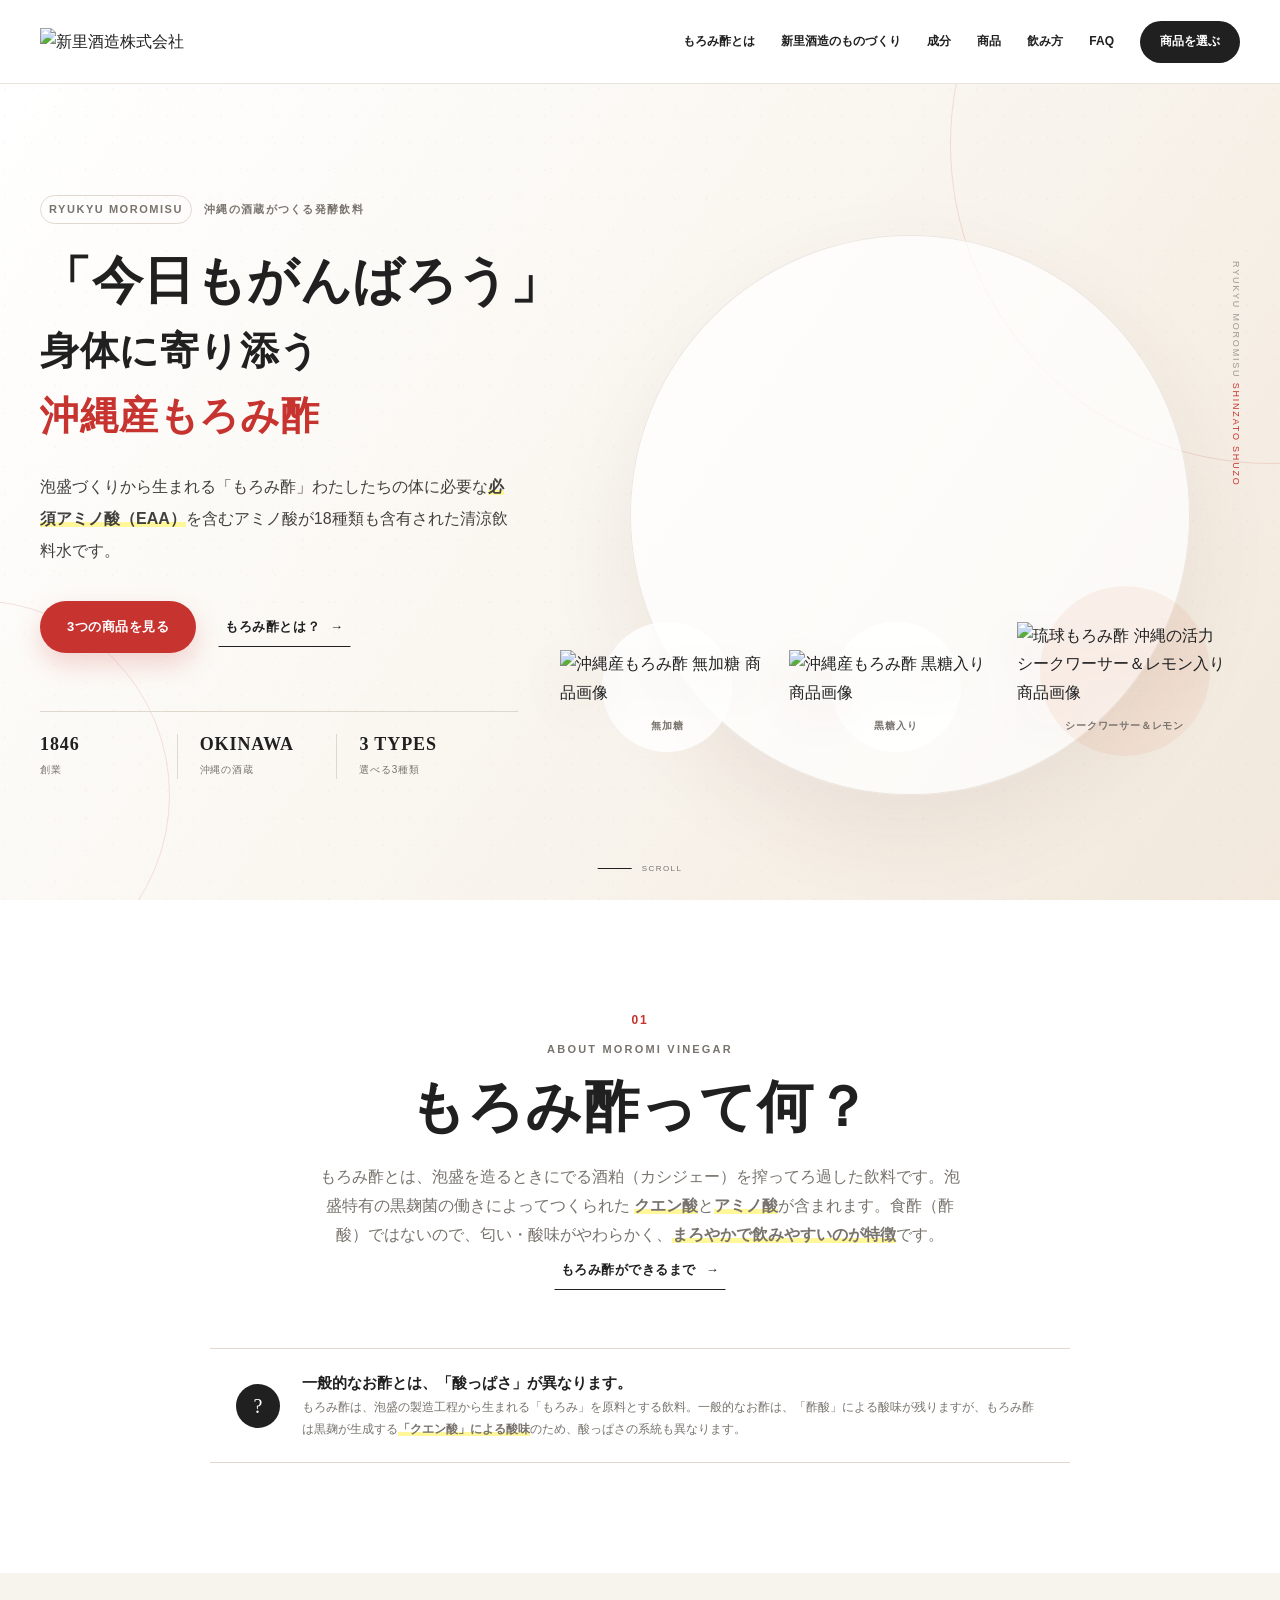
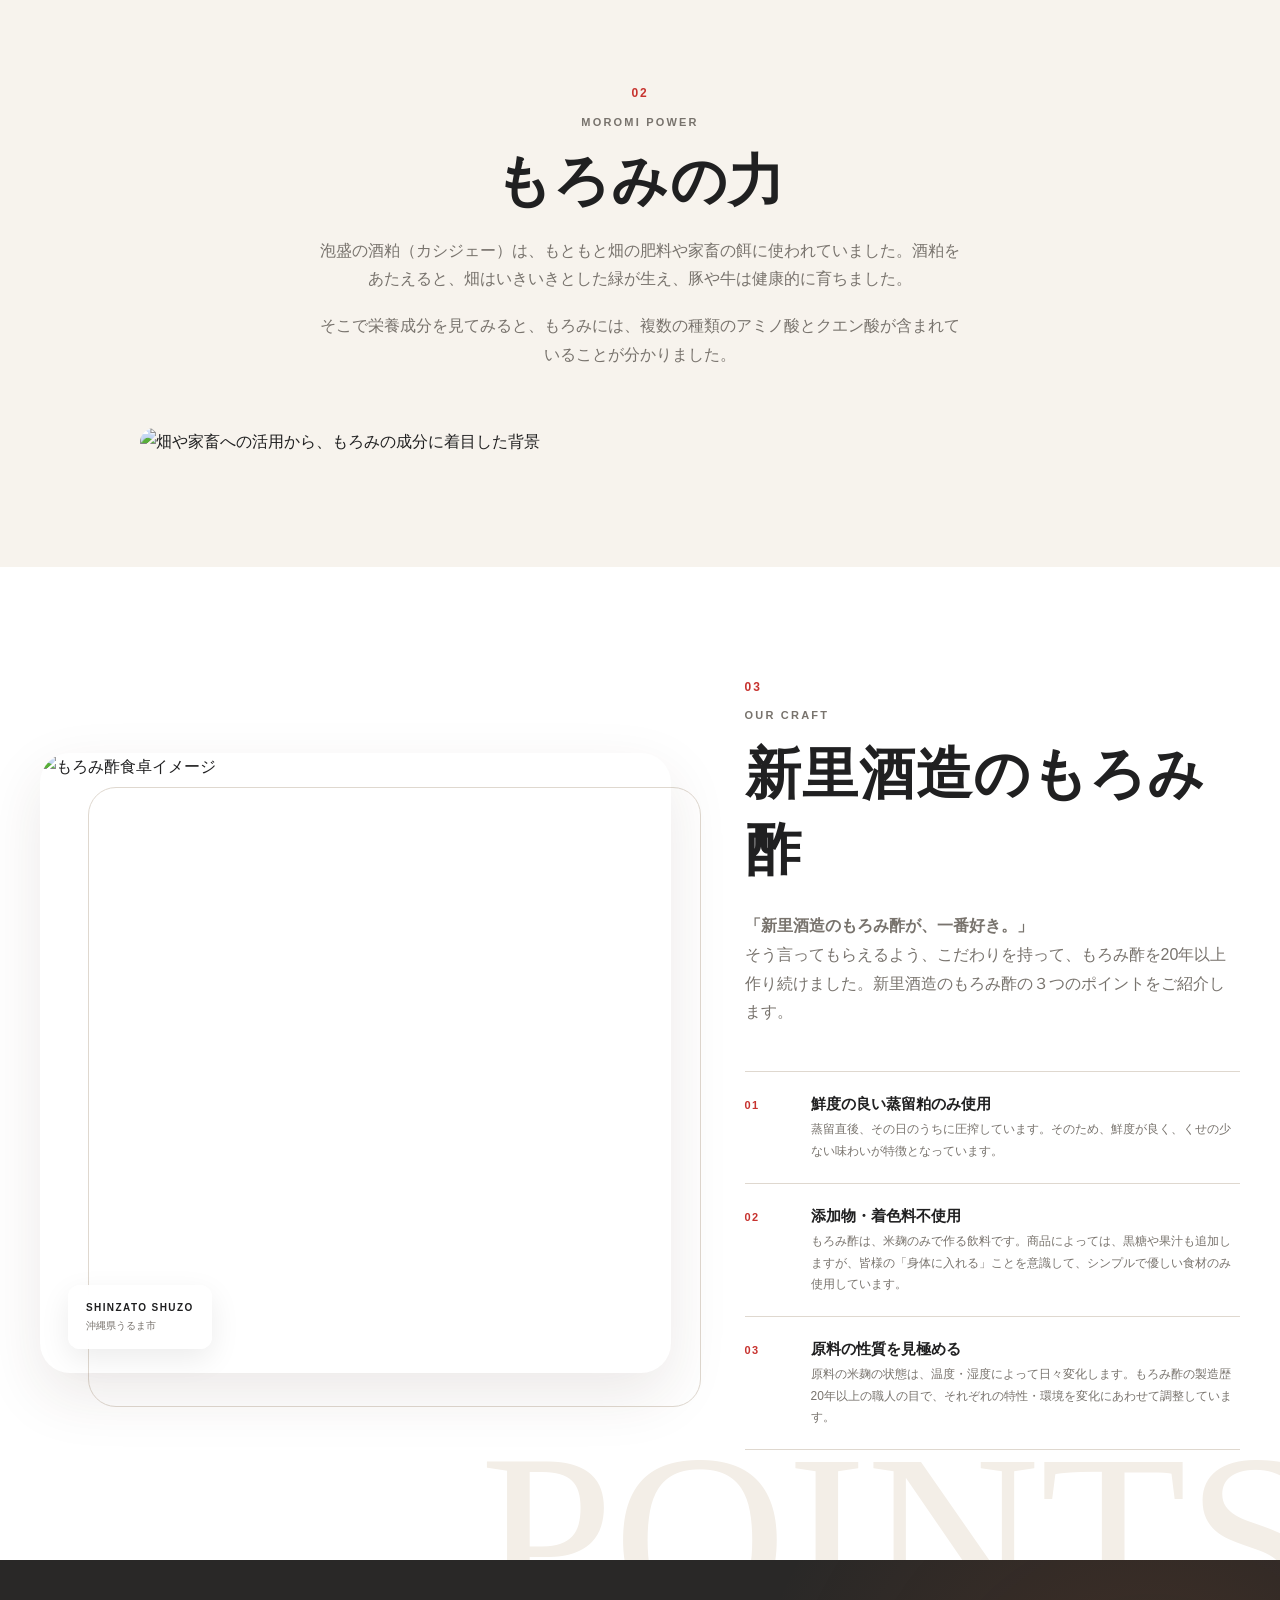
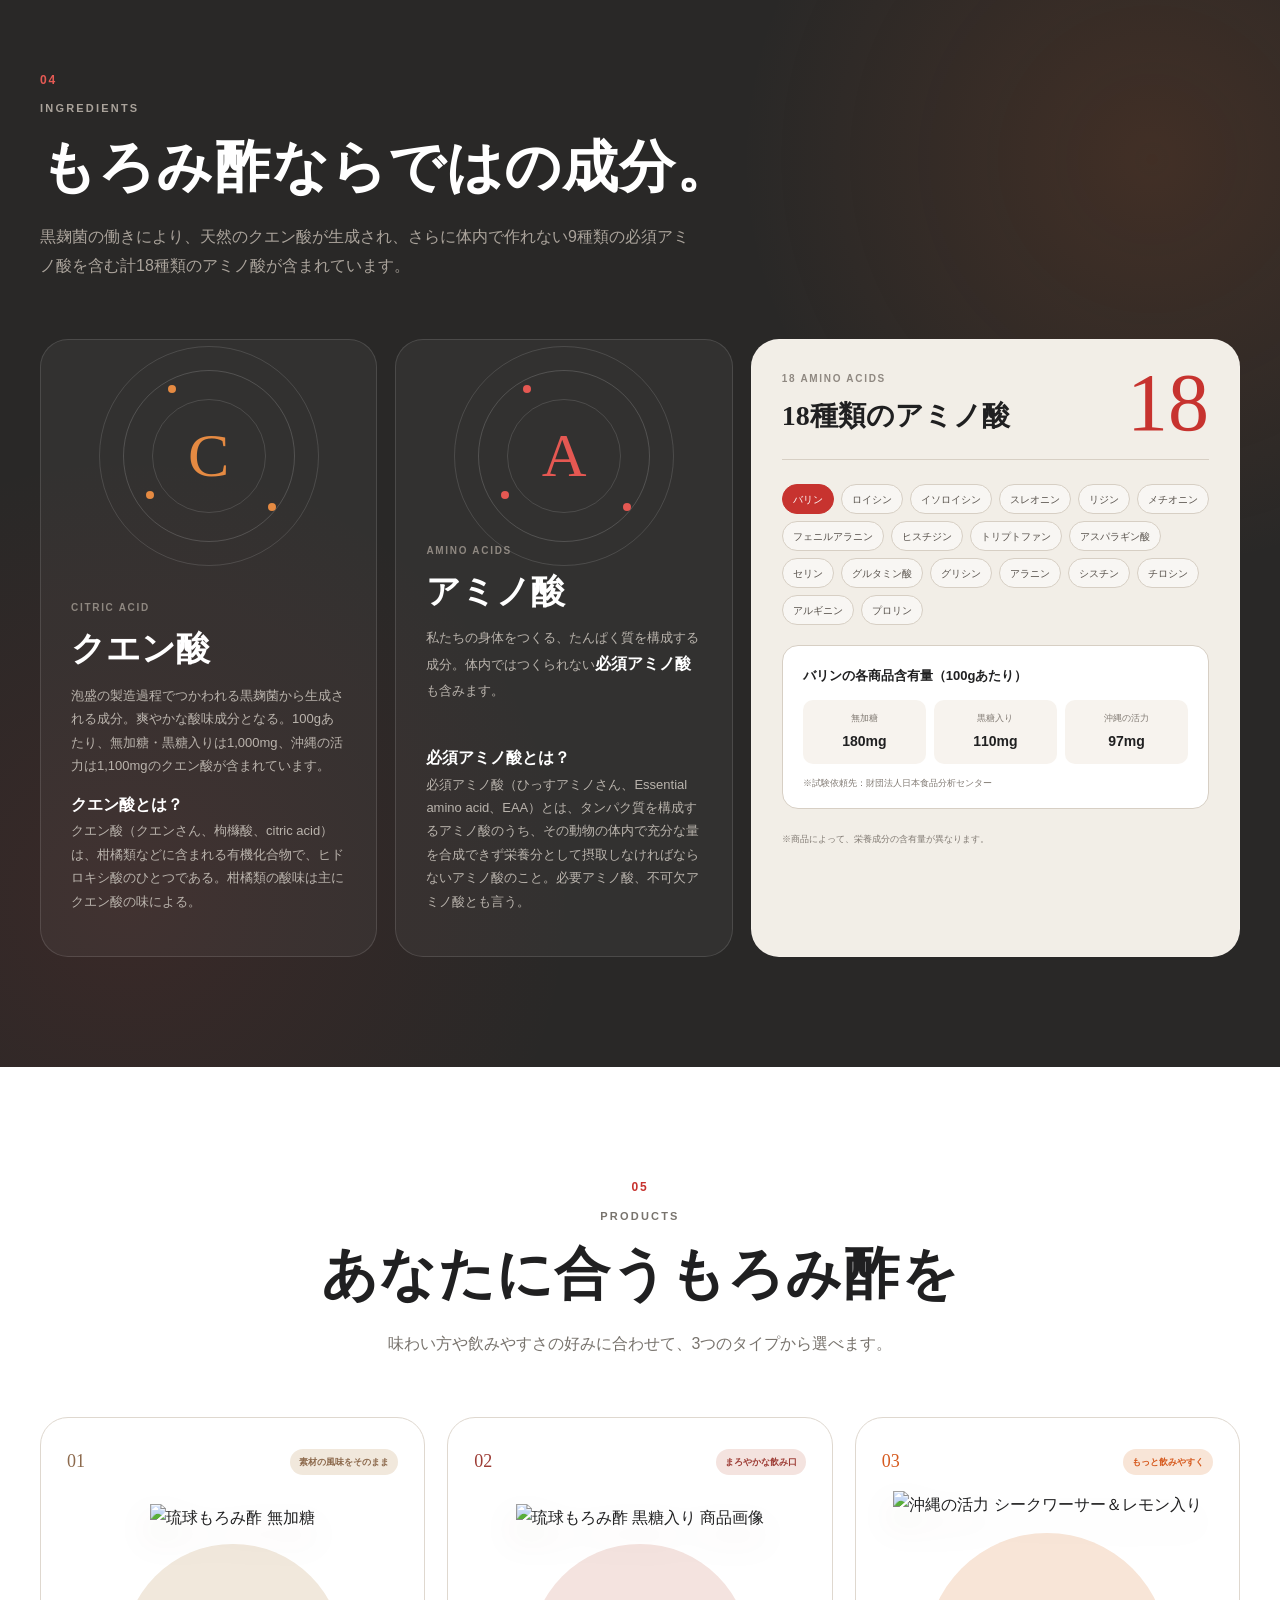
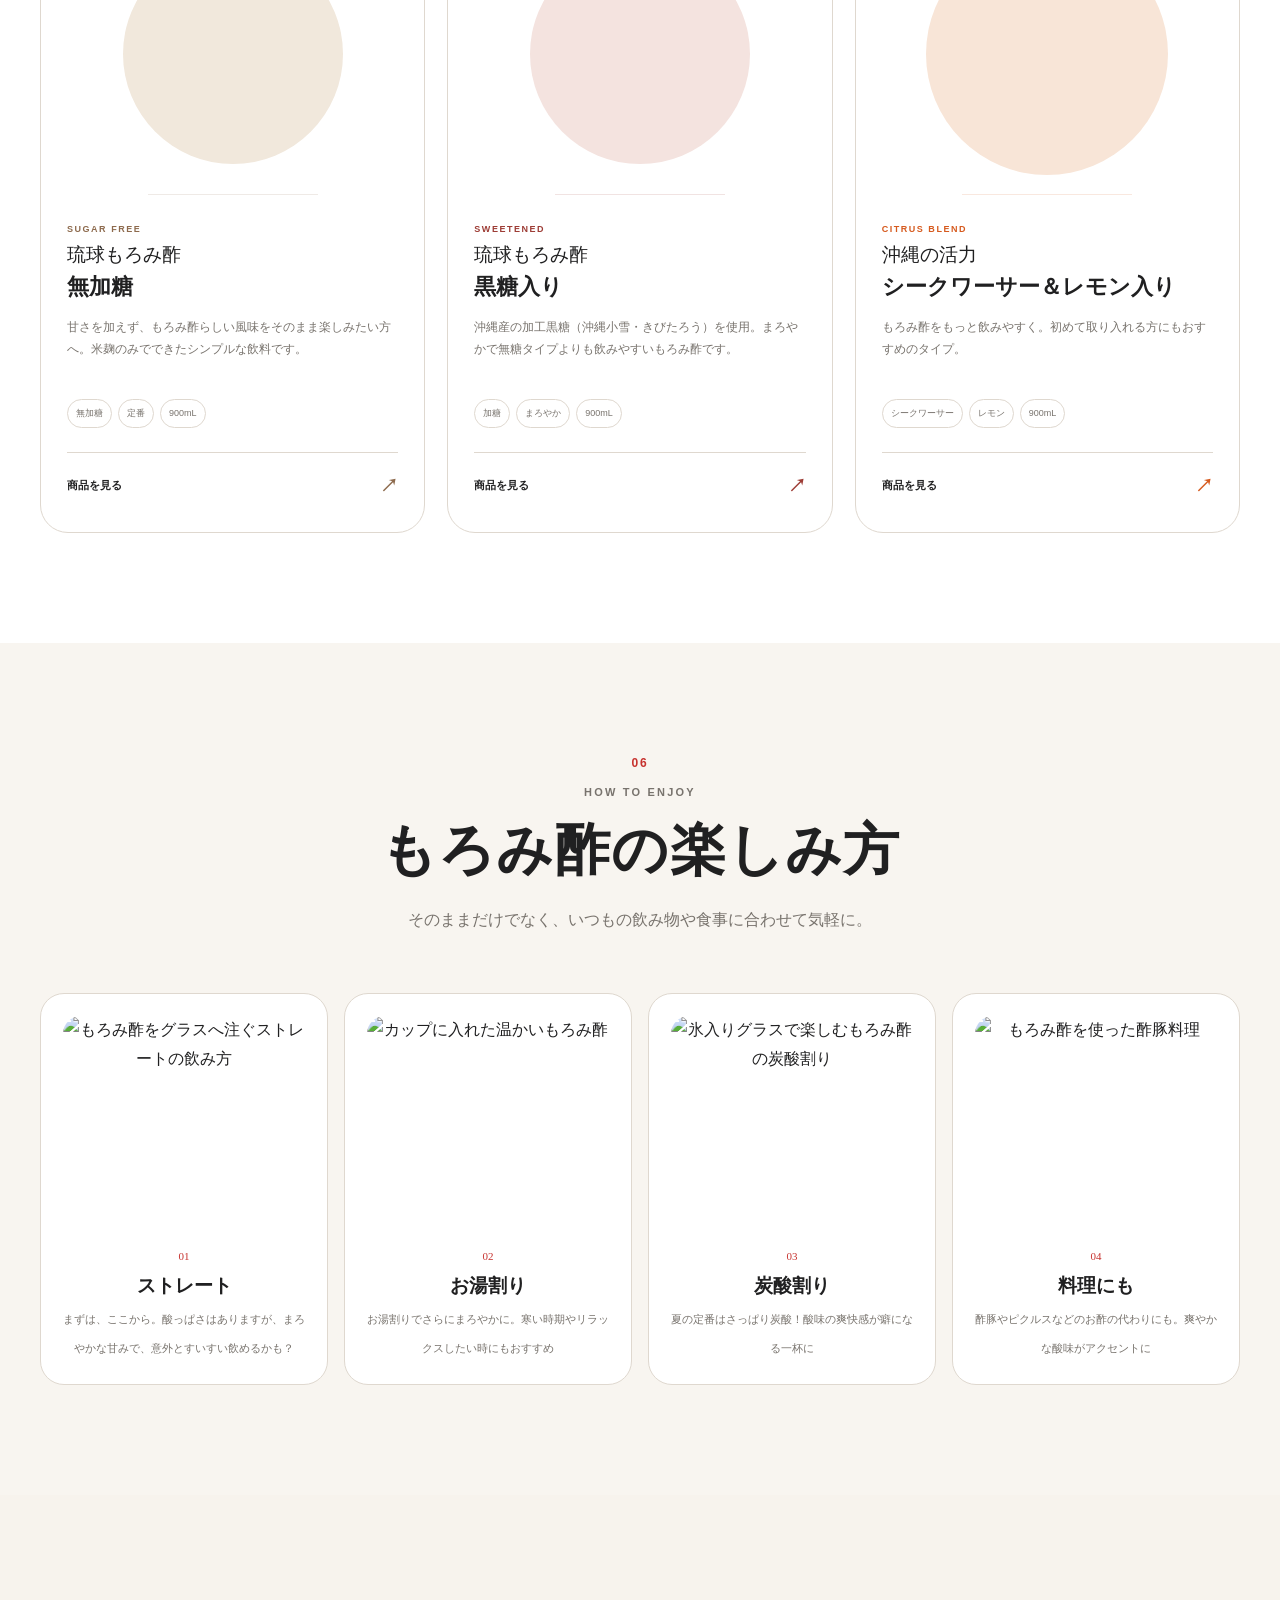
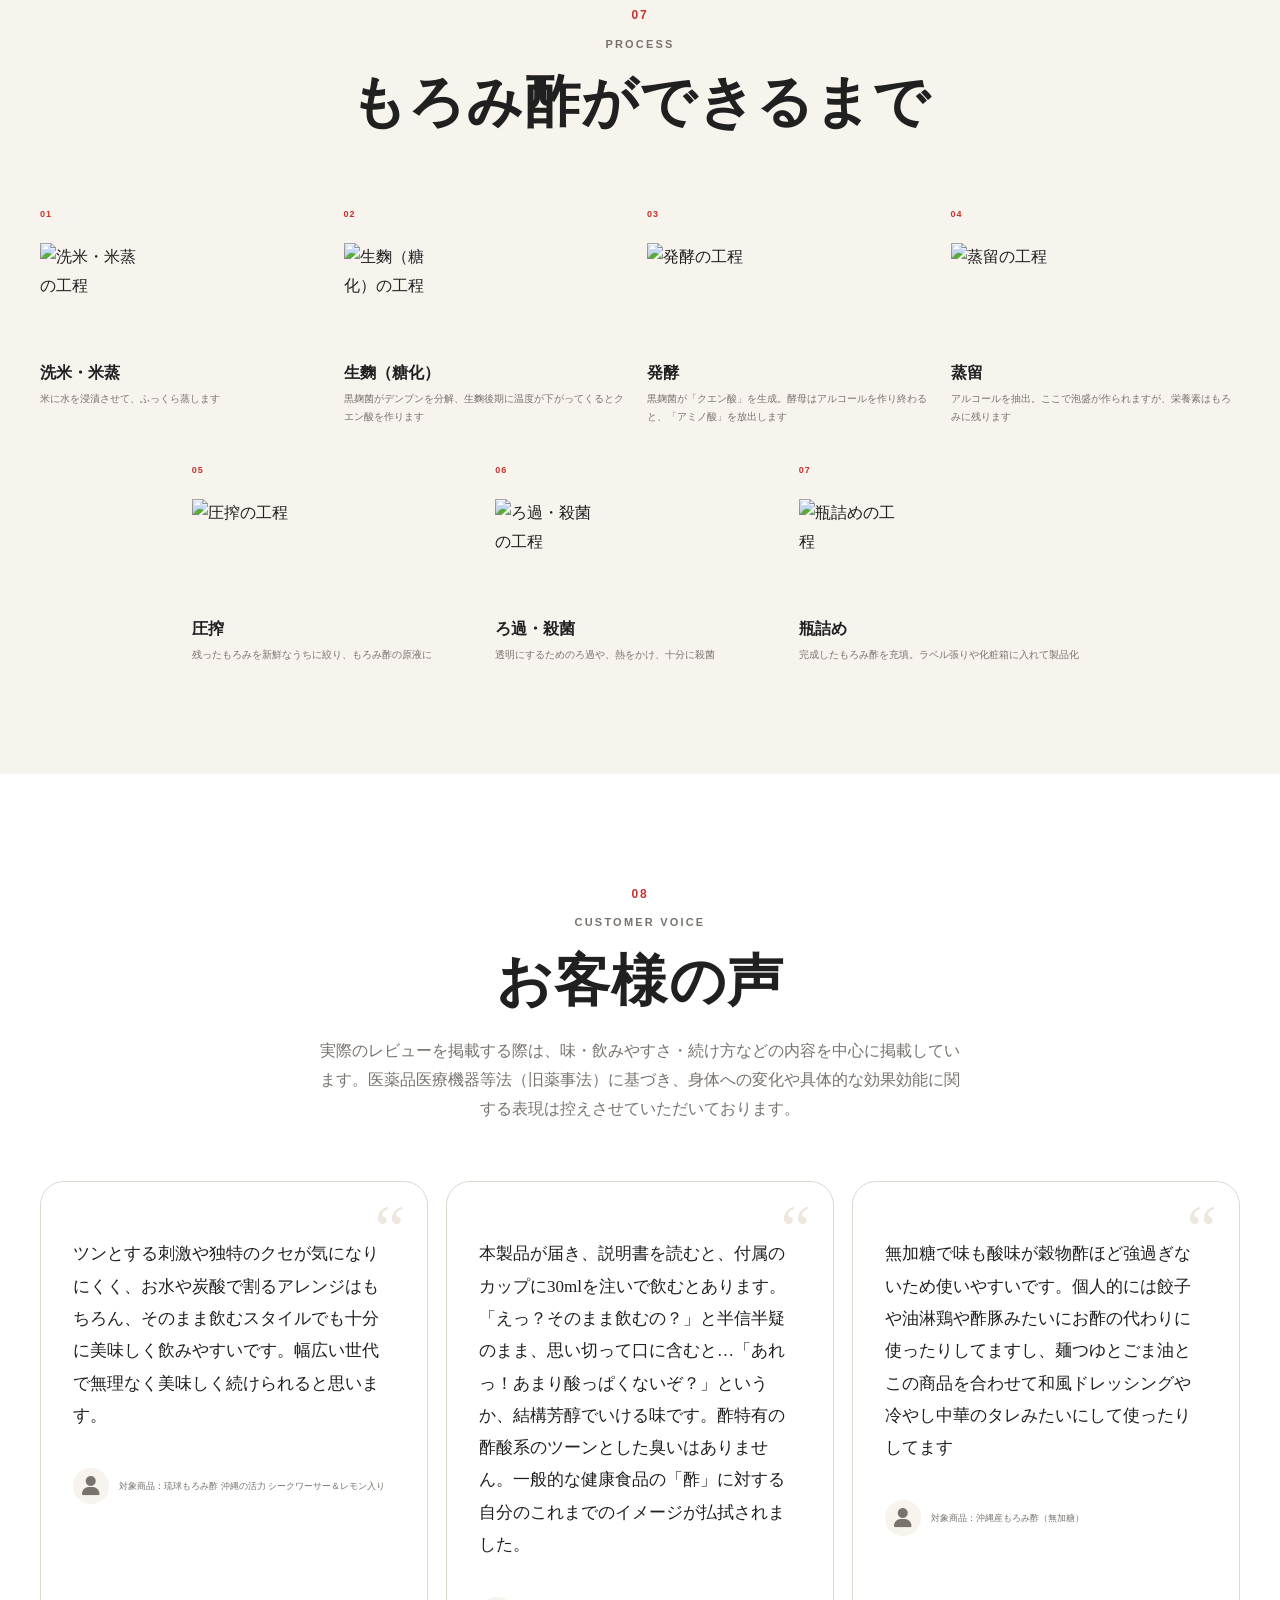
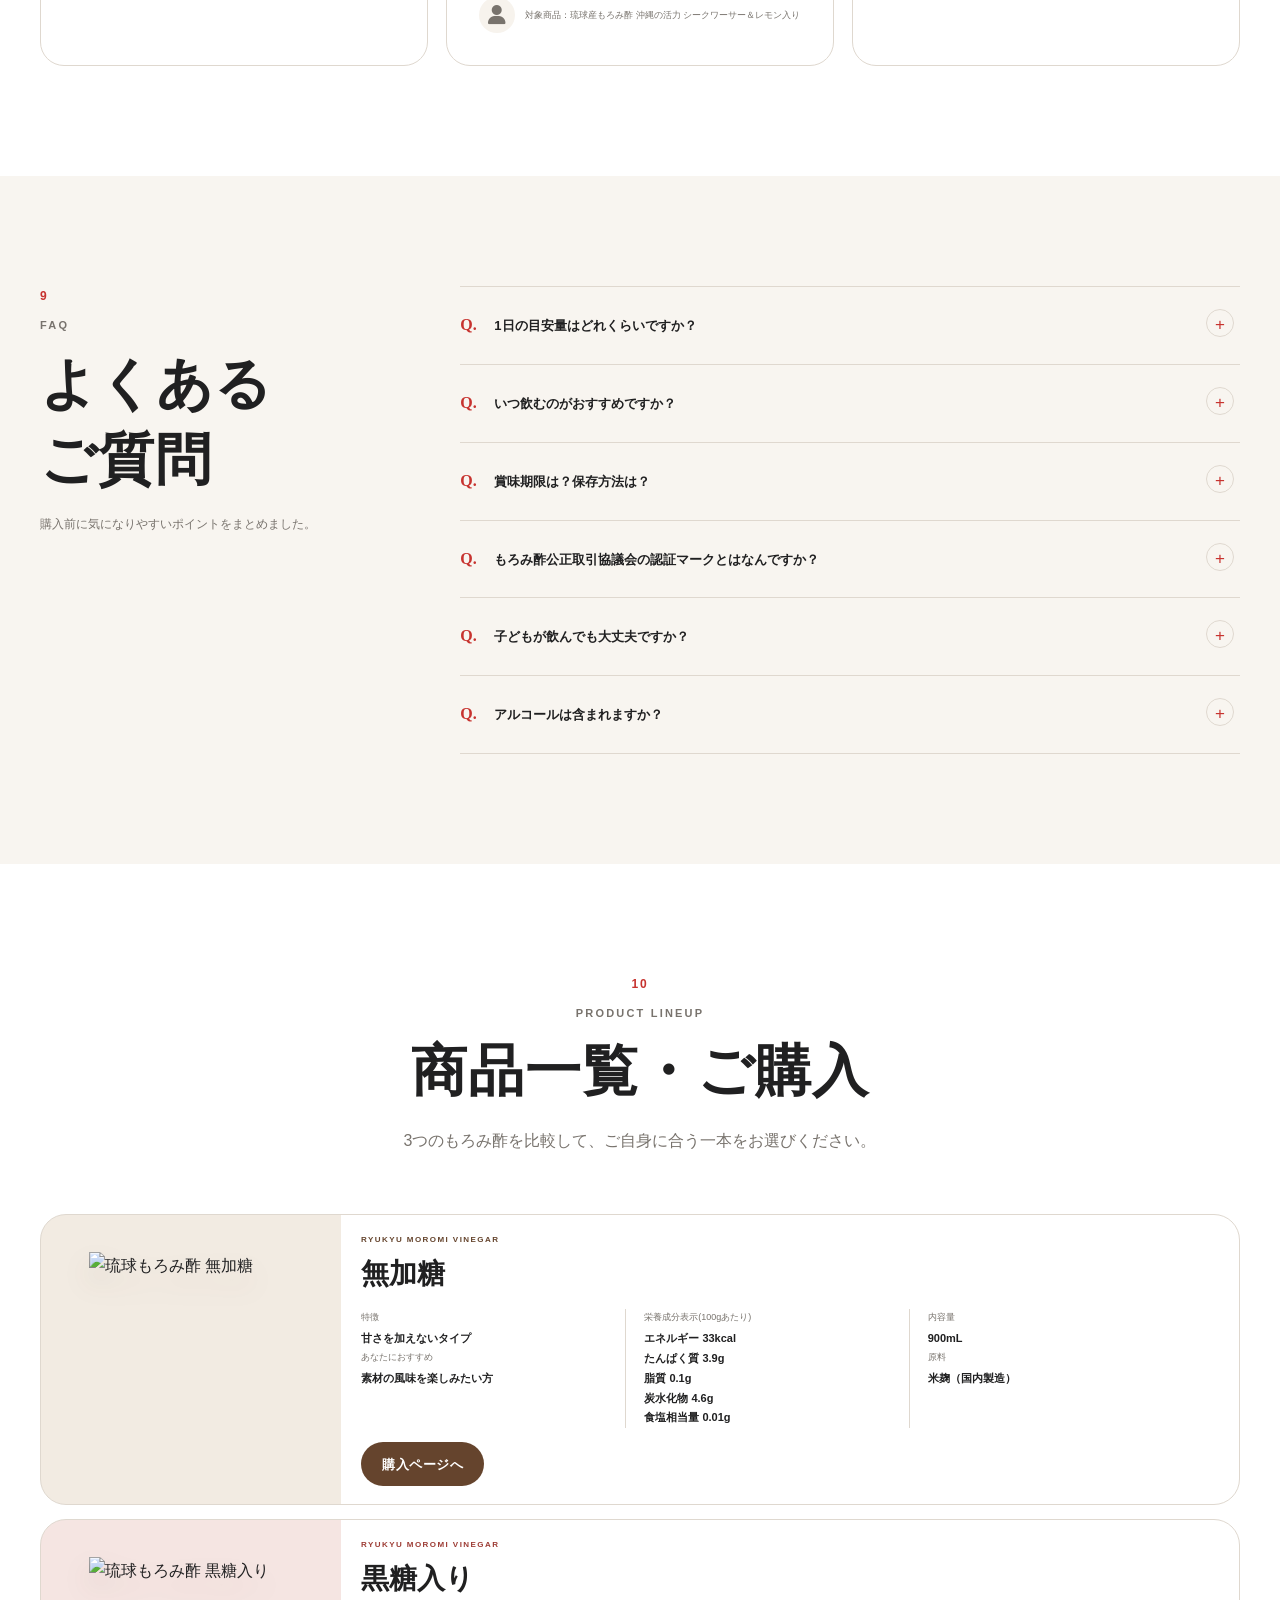
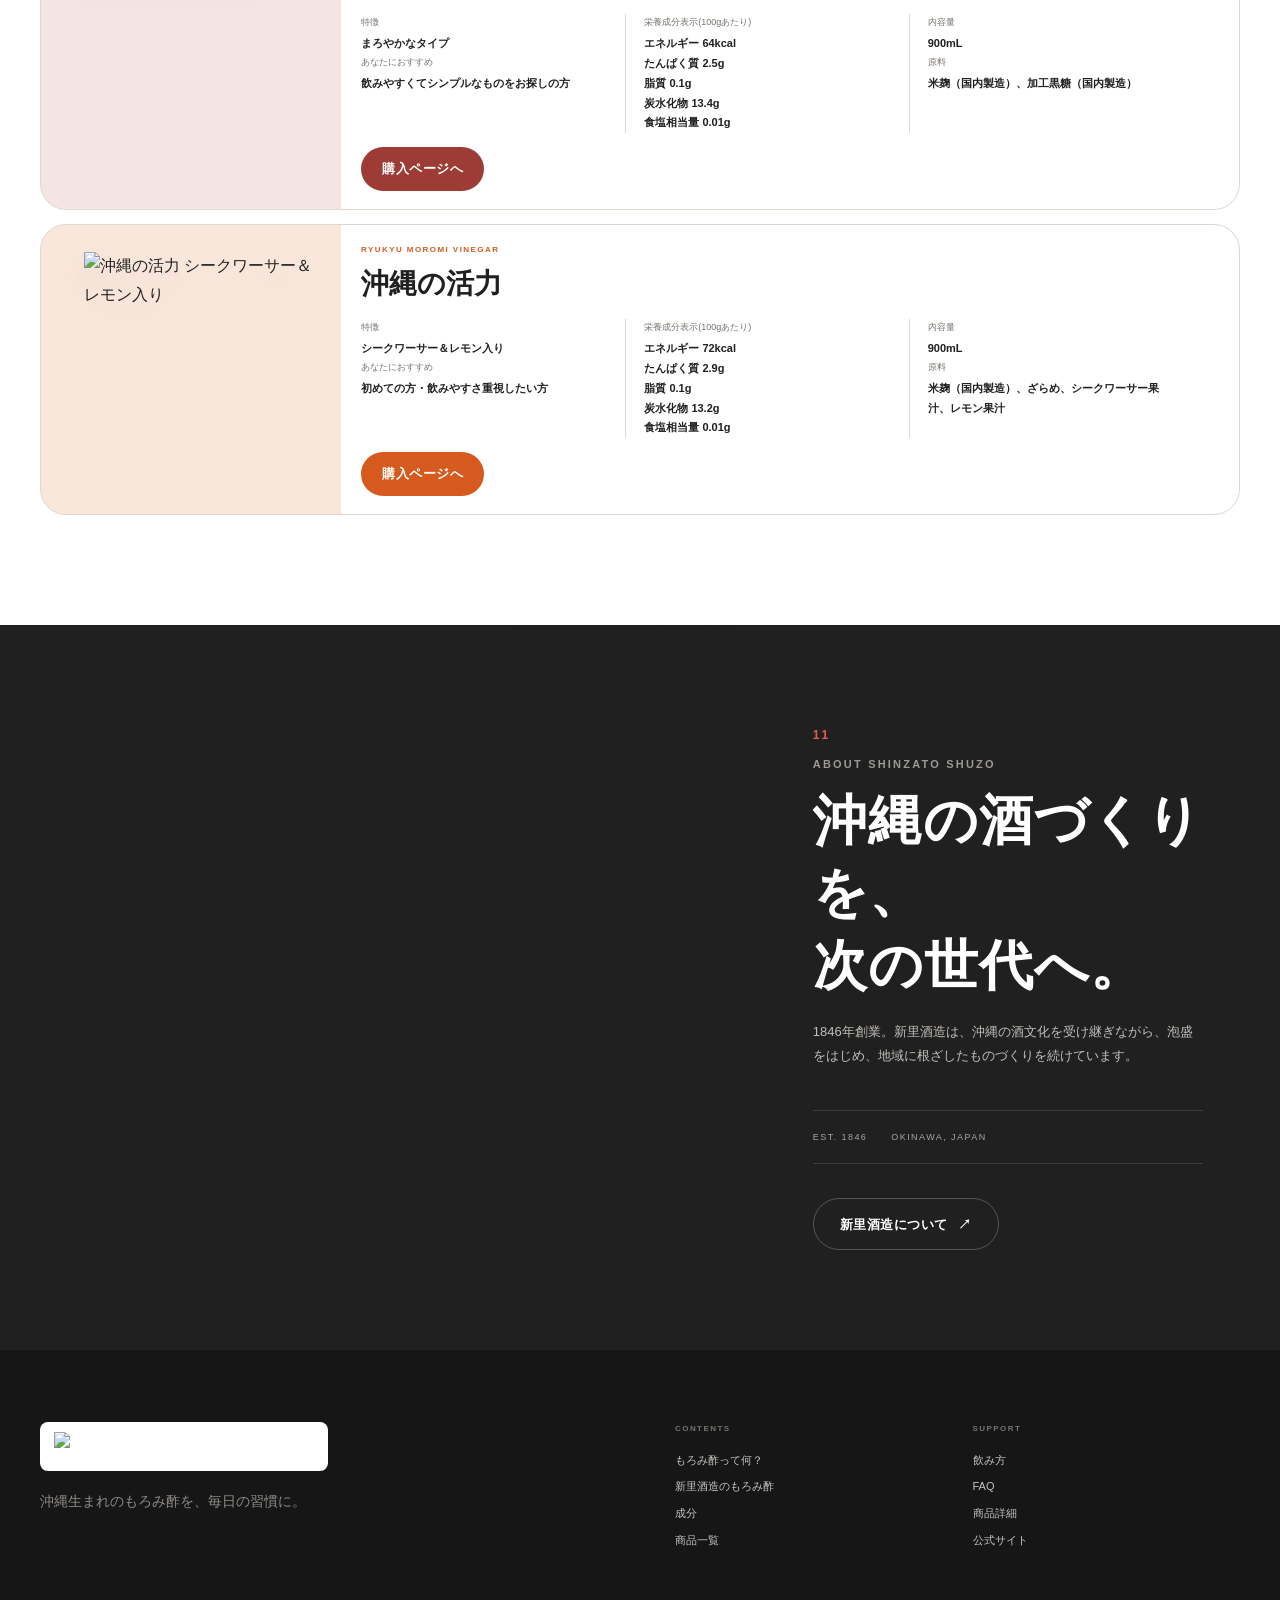
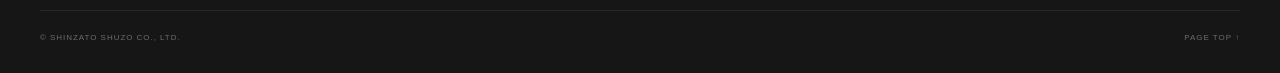
==== index.html @ 72ee4f69 "Add files via upload" ====
<!doctype html>
<html lang="ja">
<head>
  <meta charset="utf-8" />
  <meta name="viewport" content="width=device-width, initial-scale=1" />
  <meta name="description" content="沖縄の酒蔵・新里酒造がつくる琉球もろみ酢。泡盛づくりから生まれる沖縄の発酵飲料を、商品・成分・飲み方とともにご紹介します。" />
  <meta name="theme-color" content="#c7332f" />
  <title>沖縄生まれのもろみ酢｜新里酒造</title>
  <link rel="stylesheet" href="style.css" />
  <link rel="stylesheet" href="https://cdnjs.cloudflare.com/ajax/libs/font-awesome/6.5.2/css/all.min.css">

</head>
<body>
  <a class="skip-link" href="#main">本文へ移動</a>

  <header class="site-header" id="top">
    <div class="container header-inner">
      <a class="brand" href="#top" aria-label="新里酒造 もろみ酢 トップへ">
        <img src="assets/logo.png" alt="新里酒造株式会社" />
      </a>
      <button class="menu-toggle" aria-label="メニューを開く" aria-expanded="false" aria-controls="global-nav">
        <span></span><span></span><span></span>
      </button>
      <nav class="global-nav" id="global-nav" aria-label="メインナビゲーション">
        <a href="#about">もろみ酢とは</a>
        <a href="#craft">新里酒造のものづくり</a>
        <a href="#ingredients">成分</a>
        <a href="#products">商品</a>
        <a href="#howto">飲み方</a>
        <a href="#faq">FAQ</a>
        <a class="nav-cta" href="#buy">商品を選ぶ</a>
      </nav>
    </div>
  </header>

  <main id="main">
    <!-- 01 HERO -->
    <section class="hero" aria-labelledby="hero-title">
      <div class="hero-decoration hero-decoration-left" aria-hidden="true"></div>
      <div class="hero-decoration hero-decoration-right" aria-hidden="true"></div>
      <div class="container hero-grid">
        <div class="hero-copy reveal">
          <p class="eyebrow"><span>RYUKYU MOROMISU</span> 沖縄の酒蔵がつくる発酵飲料</p>
          <h1 id="hero-title">「今日もがんばろう」 <br><span class="hero-title_sub">身体に寄り添う</span><br><span class="hero-title_name">沖縄産もろみ酢</span></h1>
          <p class="hero-lead">泡盛づくりから生まれる「もろみ酢」わたしたちの体に必要な<span class="mark">必須アミノ酸（EAA）</span>を含むアミノ酸が18種類も含有された清涼飲料水です。</p>
          <div class="hero-actions">
            <a class="button primary" href="#products">3つの商品を見る</a>
            <a class="button text-button" href="#about">もろみ酢とは？ <span>→</span></a>
          </div>
          <div class="hero-facts" aria-label="新里酒造について">
            <div><strong>1846</strong><span>創業</span></div>
            <div><strong>OKINAWA</strong><span>沖縄の酒蔵</span></div>
            <div><strong>3 TYPES</strong><span>選べる3種類</span></div>
          </div>
        </div>

        <div class="hero-products reveal" aria-label="新里酒造のもろみ酢3商品">
          <div class="hero-product hero-product-sugarfree">
            <div class="product-halo"></div>
            <img src="assets/product-sugarfree.png" alt="沖縄産もろみ酢 無加糖 商品画像" />
            <span class="hero-product-label">無加糖</span>
          </div>
          <div class="hero-product hero-product-sweet">
            <div class="product-halo"></div>
            <img src="assets/product-sweet.png" alt="沖縄産もろみ酢 黒糖入り 商品画像" />
            <span class="hero-product-label">黒糖入り</span>
          </div>
          <div class="hero-product hero-product-citrus">
            <div class="product-halo"></div>
            <img src="assets/product-citrus.png" alt="琉球もろみ酢 沖縄の活力 シークワーサー＆レモン入り 商品画像" />
            <span class="hero-product-label">シークワーサー＆レモン</span>
          </div>
          <p class="hero-products-note">RYUKYU MOROMISU <span>SHINZATO SHUZO</span></p>
        </div>
      </div>
      <a class="scroll-cue" href="#about" aria-label="次のセクションへ"><span></span>SCROLL</a>
    </section>

    <!-- 02 ABOUT -->
    <section class="section selector-section" id="about" aria-labelledby="about-title">
      <div class="container">
        <div class="section-heading centered reveal">
          <p class="section-number">01 </p>
          <p class="section-kicker">ABOUT MOROMI VINEGAR</p>
          <h2 id="about-title">もろみ酢って何？</h2>
          <p class="section-intro">もろみ酢とは、泡盛を造るときにでる酒粕（カシジェー）を搾ってろ過した飲料です。泡盛特有の黒麹菌の働きによってつくられた
<span class="mark">クエン酸</span>と<span class="mark">アミノ酸</span>が含まれます。食酢（酢酸）ではないので、匂い・酸味がやわらかく、<span class="mark">まろやかで飲みやすいのが特徴</span>です。</p>
   <div class="detail-actions">
            <a class="button text-button" href="#process">もろみ酢ができるまで <span>→</span></a>
          </div>        
        </div>

        <div class="about-note reveal">
          <span class="note-mark">?</span>
          <div>
            <h3>一般的なお酢とは、「酸っぱさ」が異なります。</h3>
            <p>もろみ酢は、泡盛の製造工程から生まれる「もろみ」を原料とする飲料。一般的なお酢は、「酢酸」による酸味が残りますが、もろみ酢は黒麹が生成する<span class="mark">「クエン酸」による酸味</span>のため、酸っぱさの系統も異なります。</p>
          </div>
        </div>
      </div>
    </section>

 <!-- 02 moromi power -->
    <section class="section section-paper" id="power" aria-labelledby="power-title">
      <div class="container">
        <div class="section-heading centered reveal">
          <p class="section-number">02</p>
          <p class="section-kicker">MOROMI POWER</p>
          <h2 id="power-title">もろみの力</h2>
        
          <p class="section-intro">泡盛の酒粕（カシジェー）は、もともと畑の肥料や家畜の餌に使われていました。酒粕をあたえると、畑はいきいきとした緑が生え、豚や牛は健康的に育ちました。</p>
          <p class="section-intro">そこで栄養成分を見てみると、もろみには、複数の種類のアミノ酸とクエン酸が含まれていることが分かりました。</p>
        </div>
        <img class="power-image reveal" src="assets/moromi_power.png" alt="畑や家畜への活用から、もろみの成分に着目した背景" />
      </div>
    </section>

    <!-- 03 CRAFT -->
    <section class="section craft" id="craft" aria-labelledby="craft-title">
      <div class="container craft-grid">
        <div class="craft-photo reveal">
          <img src="assets/table-image.png" alt="もろみ酢食卓イメージ" />
          <div class="craft-photo-caption"><strong>SHINZATO SHUZO</strong><span>沖縄県うるま市</span></div>
        </div>
        <div class="craft-copy reveal">
          <p class="section-number">03</p>
          <p class="section-kicker">OUR CRAFT</p>
          <h2 id="craft-title">新里酒造のもろみ酢</h2>
          <p class="section-intro align-left"><b>「新里酒造のもろみ酢が、一番好き。」</b><br>そう言ってもらえるよう、こだわりを持って、もろみ酢を20年以上作り続けました。新里酒造のもろみ酢の３つのポイントをご紹介します。</p>

          <div class="craft-points">
            <article>
              <span>01</span>
              <div><h3>鮮度の良い蒸留粕のみ使用</h3><p>蒸留直後、その日のうちに圧搾しています。そのため、鮮度が良く、くせの少ない味わいが特徴となっています。</p></div>
            </article>
            <article>
              <span>02</span>
              <div><h3>添加物・着色料不使用</h3><p>もろみ酢は、米麹のみで作る飲料です。商品によっては、黒糖や果汁も追加しますが、皆様の「身体に入れる」ことを意識して、シンプルで優しい食材のみ使用しています。</p></div>
            </article>
            <article>
              <span>03</span>
              <div><h3>原料の性質を見極める</h3><p>原料の米麹の状態は、温度・湿度によって日々変化します。もろみ酢の製造歴20年以上の職人の目で、それぞれの特性・環境を変化にあわせて調整しています。</p></div>
            </article>
          </div>
        </div>
      </div>
    </section>

    <!-- 04 INGREDIENTS -->
    <section class="section ingredients" id="ingredients" aria-labelledby="ingredients-title">
      <div class="container">
        <div class="section-heading reveal">
          <p class="section-number">04</p>
          <p class="section-kicker">INGREDIENTS</p>
          <h2 id="ingredients-title">もろみ酢ならではの成分。</h2>
          <p class="section-intro align-left">黒麹菌の働きにより、天然のクエン酸が生成され、さらに体内で作れない9種類の必須アミノ酸を含む計18種類のアミノ酸が含まれています。 
</p>
        </div>

        <div class="ingredient-layout">
          <article class="ingredient-feature ingredient-citric reveal">
            <div class="ingredient-visual">
              <span class="ingredient-letter">C</span>
              <i></i><i></i><i></i>
            </div>
            <div>
              <p class="mini-label">CITRIC ACID</p>
              <h3>クエン酸</h3>
              <p>泡盛の製造過程でつかわれる黒麹菌から生成される成分。爽やかな酸味成分となる。100gあたり、無加糖・黒糖入りは1,000mg、沖縄の活力は1,100mgのクエン酸が含まれています。</p>
              <p><b class="ingredient-question">クエン酸とは？</b><br>クエン酸（クエンさん、枸櫞酸、citric acid）は、柑橘類などに含まれる有機化合物で、ヒドロキシ酸のひとつである。柑橘類の酸味は主にクエン酸の味による。</p>
            </div>
          </article>
          <article class="ingredient-feature ingredient-amino reveal">
            <div class="ingredient-visual amino-visual">
              <span class="ingredient-letter">A</span>
              <i></i><i></i><i></i>
            </div>
            <div>
              <p class="mini-label">AMINO ACIDS</p>
              <h3>アミノ酸</h3>
              <p>私たちの身体をつくる、たんぱく質を構成する成分。体内ではつくられない<b class="amino-bold">必須アミノ酸</b>も含みます。</p>
              <br>
              <p><b class="ingredient-question">必須アミノ酸とは？</b><br>必須アミノ酸（ひっすアミノさん、Essential amino acid、EAA）とは、タンパク質を構成するアミノ酸のうち、その動物の体内で充分な量を合成できず栄養分として摂取しなければならないアミノ酸のこと。必要アミノ酸、不可欠アミノ酸とも言う。</p>
              
            </div>
          </article>
          <article class="amino-panel reveal">
            <div class="amino-panel-head">
              <div><p class="mini-label">18 AMINO ACIDS</p><h3>18種類のアミノ酸</h3></div>
              <strong>18</strong>
            </div>
            <div class="tag-list" aria-label="アミノ酸一覧">
              <button type="button" class="amino-button is-active" data-amino="バリン" aria-pressed="true">バリン</button>
              <button type="button" class="amino-button" data-amino="ロイシン" aria-pressed="false">ロイシン</button>
              <button type="button" class="amino-button" data-amino="イソロイシン" aria-pressed="false">イソロイシン</button>
              <button type="button" class="amino-button" data-amino="スレオニン" aria-pressed="false">スレオニン</button>
              <button type="button" class="amino-button" data-amino="リジン" aria-pressed="false">リジン</button>
              <button type="button" class="amino-button" data-amino="メチオニン" aria-pressed="false">メチオニン</button>
              <button type="button" class="amino-button" data-amino="フェニルアラニン" aria-pressed="false">フェニルアラニン</button>
              <button type="button" class="amino-button" data-amino="ヒスチジン" aria-pressed="false">ヒスチジン</button>
              <button type="button" class="amino-button" data-amino="トリプトファン" aria-pressed="false">トリプトファン</button>
              <button type="button" class="amino-button" data-amino="アスパラギン酸" aria-pressed="false">アスパラギン酸</button>
              <button type="button" class="amino-button" data-amino="セリン" aria-pressed="false">セリン</button>
              <button type="button" class="amino-button" data-amino="グルタミン酸" aria-pressed="false">グルタミン酸</button>
              <button type="button" class="amino-button" data-amino="グリシン" aria-pressed="false">グリシン</button>
              <button type="button" class="amino-button" data-amino="アラニン" aria-pressed="false">アラニン</button>
              <button type="button" class="amino-button" data-amino="シスチン" aria-pressed="false">シスチン</button>
              <button type="button" class="amino-button" data-amino="チロシン" aria-pressed="false">チロシン</button>
              <button type="button" class="amino-button" data-amino="アルギニン" aria-pressed="false">アルギニン</button>
              <button type="button" class="amino-button" data-amino="プロリン" aria-pressed="false">プロリン</button>
            </div>
            <div class="amino-result" id="amino-result" aria-live="polite" aria-atomic="true">
              <p class="amino-result-label">バリンの各商品含有量（100gあたり）</p>
              <dl class="amino-values">
                <div><dt>無加糖</dt><dd>180mg</dd></div>
                <div><dt>黒糖入り</dt><dd>110mg</dd></div>
                <div><dt>沖縄の活力</dt><dd>97mg</dd></div>
              </dl>
              <p class="amino-source">※試験依頼先：財団法人日本食品分析センター</p>
            </div>
            <p class="legal-note">※商品によって、栄養成分の含有量が異なります。</p>
          </article>
        </div>
      </div>
    </section>

    <!-- 05 PRODUCTS -->
    <section class="section products" id="products" aria-labelledby="products-title">
      <div class="container">
        <div class="section-heading centered reveal">
          <p class="section-number">05</p>
          <p class="section-kicker">PRODUCTS</p>
          <h2 id="products-title">あなたに合うもろみ酢を</h2>
          <p class="section-intro">味わい方や飲みやすさの好みに合わせて、3つのタイプから選べます。</p>
        </div>

        <div class="product-grid">
          <article class="product-card product-card-sugarfree reveal" data-product-card="sugarfree">
            <div class="product-card-top"><span class="product-index">01</span><span class="product-badge">素材の風味をそのまま</span></div>
            <div class="product-image-wrap"><span class="product-orbit"></span><img src="assets/product-sugarfree.png" alt="琉球もろみ酢 無加糖" /></div>
            <p class="product-type">SUGAR FREE</p>
            <h3>琉球もろみ酢<br><strong>無加糖</strong></h3>
            <p class="product-description">甘さを加えず、もろみ酢らしい風味をそのまま楽しみたい方へ。米麹のみでできたシンプルな飲料です。</p>
            <div class="product-tags"><span>無加糖</span><span>定番</span><span>900mL</span></div>
            <a class="product-link" href="https://www.shinzato-shuzo.com/?pid=17796184">商品を見る <span>↗</span></a>
          </article> 
          <article class="product-card product-card-sweet reveal" data-product-card="sweet">
            <div class="product-card-top"><span class="product-index">02</span><span class="product-badge">まろやかな飲み口</span></div>
            <div class="product-image-wrap"><span class="product-orbit"></span><img src="assets/product-sweet.png" alt="琉球もろみ酢 黒糖入り 商品画像" /></div>
            <p class="product-type">SWEETENED</p>
            <h3>琉球もろみ酢<br><strong>黒糖入り</strong></h3>
            <p class="product-description">沖縄産の加工黒糖（沖縄小雪・きびたろう）を使用。まろやかで無糖タイプよりも飲みやすいもろみ酢です。
            <div class="product-tags"><span>加糖</span><span>まろやか</span><span>900mL</span></div>
            <a class="product-link" href="https://www.shinzato-shuzo.com/?pid=17796154">商品を見る <span>↗</span></a>
          </article>

          <article class="product-card product-card-citrus reveal" data-product-card="citrus">
            <div class="product-card-top"><span class="product-index">03</span><span class="product-badge">もっと飲みやすく</span></div>
            <div class="product-image-wrap product-image-citrus"><span class="product-orbit"></span><img src="assets/product-citrus.png" alt="沖縄の活力 シークワーサー＆レモン入り" /></div>
            <p class="product-type">CITRUS BLEND</p>
            <h3>沖縄の活力<br><strong>シークワーサー＆レモン入り</strong></h3>
            <p class="product-description">もろみ酢をもっと飲みやすく。初めて取り入れる方にもおすすめのタイプ。</p>
            <div class="product-tags"><span>シークワーサー</span><span>レモン</span><span>900mL</span></div>
            <a class="product-link" href="https://www.shinzato-shuzo.com/?pid=192996248">商品を見る <span>↗</span></a>
          </article>
        </div>
      </div>
    </section> 

    <!-- 06 HOW TO -->
    <section class="section howto" id="howto" aria-labelledby="howto-title">
      <div class="container">
        <div class="section-heading centered reveal">
          <p class="section-number">06</p>
          <p class="section-kicker">HOW TO ENJOY</p>
          <h2 id="howto-title">もろみ酢の楽しみ方</h2>
          <p class="section-intro">そのままだけでなく、いつもの飲み物や食事に合わせて気軽に。</p>
        </div>

        <div class="howto-grid">
          <article class="howto-card reveal"><img class="howto-image" src="assets/howto_01.png" alt="もろみ酢をグラスへ注ぐストレートの飲み方" /><p>01</p><h3>ストレート</h3><span class="howto-span">まずは、ここから。酸っぱさはありますが、まろやかな甘みで、意外とすいすい飲めるかも？</span></article>
          <article class="howto-card reveal"><img class="howto-image" src="assets/howto_02.png" alt="カップに入れた温かいもろみ酢" /><p>02</p><h3>お湯割り</h3><span class="howto-span">お湯割りでさらにまろやかに。寒い時期やリラックスしたい時にもおすすめ</span></article>
          <article class="howto-card reveal"><img class="howto-image" src="assets/howto_03.png" alt="氷入りグラスで楽しむもろみ酢の炭酸割り" /><p>03</p><h3>炭酸割り</h3><span class="howto-span">夏の定番はさっぱり炭酸！酸味の爽快感が癖になる一杯に</span></article>
          <article class="howto-card reveal"><img class="howto-image" src="assets/howto_04.png" alt="もろみ酢を使った酢豚料理" /><p>04</p><h3>料理にも</h3><span class="howto-span">酢豚やピクルスなどのお酢の代わりにも。爽やかな酸味がアクセントに</span></article>
        </div>
      </div>
    </section>

    <!-- 07 PROCESS -->
    <section class="section process" id="process" aria-labelledby="process-title">
      <div class="container">
        <div class="section-heading centered reveal">
          <p class="section-number">07</p>
          <p class="section-kicker">PROCESS</p>
          <h2 id="process-title">もろみ酢ができるまで</h2>
        </div>
        <div class="process-track reveal">
          <article><span class="process-no">01</span><div class="process-icon"><img src="assets/01.png" alt="洗米・米蒸の工程" /></div><h3>洗米・米蒸</h3><p>米に水を浸漬させて、ふっくら蒸します</p></article>
          <article><span class="process-no">02</span><div class="process-icon"><img src="assets/02.png" alt="生麴（糖化）の工程" /></div><h3>生麴（糖化）</h3><p>黒麹菌がデンプンを分解、生麴後期に温度が下がってくるとクエン酸を作ります</p></article>
          <article><span class="process-no">03</span><div class="process-icon"><img src="assets/03.png" alt="発酵の工程" /></div><h3>発酵</h3><p>黒麹菌が「クエン酸」を生成。酵母はアルコールを作り終わると、「アミノ酸」を放出します</p></article>
          <article><span class="process-no">04</span><div class="process-icon"><img src="assets/04.png" alt="蒸留の工程" /></div><h3>蒸留</h3><p>アルコールを抽出。ここで泡盛が作られますが、栄養素はもろみに残ります</p></article>
          <article><span class="process-no">05</span><div class="process-icon"><img src="assets/05.png" alt="圧搾の工程" /></div><h3>圧搾</h3><p>残ったもろみを新鮮なうちに絞り、もろみ酢の原液に</p></article>
          <article><span class="process-no">06</span><div class="process-icon"><img src="assets/06.png" alt="ろ過・殺菌の工程" /></div><h3>ろ過・殺菌</h3><p>透明にするためのろ過や、熱をかけ、十分に殺菌</p></article>
          <article><span class="process-no">07</span><div class="process-icon"><img src="assets/07.png" alt="瓶詰めの工程" /></div><h3>瓶詰め</h3><p>完成したもろみ酢を充填。ラベル張りや化粧箱に入れて製品化</p></article>
        </div>
      </div>
    </section>

    <!-- 08 VOICE -->
    <section class="section voice" id="voice" aria-labelledby="voice-title">
      <div class="container">
        <div class="section-heading centered reveal">
          <p class="section-number">08</p>
          <p class="section-kicker">CUSTOMER VOICE</p>
          <h2 id="voice-title">お客様の声</h2>
          <p class="section-intro">実際のレビューを掲載する際は、味・飲みやすさ・続け方などの内容を中心に掲載しています。医薬品医療機器等法（旧薬事法）に基づき、身体への変化や具体的な効果効能に関する表現は控えさせていただいております。</p>
        </div>
        <div class="voice-grid reveal">
          <article><div class="quote-mark">“</div><p>ツンとする刺激や独特のクセが気になりにくく、お水や炭酸で割るアレンジはもちろん、そのまま飲むスタイルでも十分に美味しく飲みやすいです。幅広い世代で無理なく美味しく続けられると思います。</p><footer><span class="avatar"><i class="fa-solid fa-user"></i></span><span>対象商品：琉球もろみ酢 沖縄の活力 シークワーサー＆レモン入り</span></footer></article>
          <article><div class="quote-mark">“</div><p>本製品が届き、説明書を読むと、付属のカップに30mlを注いで飲むとあります。「えっ？そのまま飲むの？」と半信半疑のまま、思い切って口に含むと…「あれっ！あまり酸っぱくないぞ？」というか、結構芳醇でいける味です。酢特有の酢酸系のツーンとした臭いはありません。一般的な健康食品の「酢」に対する自分のこれまでのイメージが払拭されました。</p><footer><span class="avatar"><i class="fa-solid fa-user"></i></span><span>対象商品：琉球産もろみ酢 沖縄の活力 シークワーサー＆レモン入り</span></footer></article>
          <article><div class="quote-mark">“</div><p>無加糖で味も酸味が穀物酢ほど強過ぎないため使いやすいです。個人的には餃子や油淋鶏や酢豚みたいにお酢の代わりに使ったりしてますし、麺つゆとごま油とこの商品を合わせて和風ドレッシングや冷やし中華のタレみたいにして使ったりしてます</p><footer><span class="avatar"><i class="fa-solid fa-user"></i></span><span>対象商品：沖縄産もろみ酢（無加糖）</span></footer></article>
        </div>
        </div>
    </section>

    <!-- 9 FAQ -->
    <section class="section faq" id="faq" aria-labelledby="faq-title">
      <div class="container faq-layout">
        <div class="faq-heading reveal">
          <p class="section-number">9</p>
          <p class="section-kicker">FAQ</p>
          <h2 id="faq-title">よくある<br>ご質問</h2>
          <p>購入前に気になりやすいポイントをまとめました。</p>
        </div>
        <div class="faq-list reveal">
          <details><summary><span>Q.</span>1日の目安量はどれくらいですか？</summary><div class="faq-answer">栄養補給の食品として、付属のカップ（30mL）で1日1～3杯を目安にお召し上がりください。体質や体調により合わない場合は、飲用を中止してください。</div></details>
          <details><summary><span>Q.</span>いつ飲むのがおすすめですか？</summary><div class="faq-answer">飲む時間に決まりはありません。朝食時やリラックスタイムなど、毎日の生活に取り入れやすいタイミングでお楽しみください。</div></details>
          <details><summary><span>Q.</span>賞味期限は？保存方法は？</summary><div class="faq-answer">賞味期限は製造日から2年です。未開封の場合は、直射日光を避け、冷暗所に常温で保存してください。開栓後は冷蔵庫で保存し、賞味期限にかかわらずお早めにお召し上がりください。</div></details>
           <details><summary><span>Q.</span>もろみ酢公正取引協議会の認証マークとはなんですか？</summary><div class="faq-answer">公正マークは、もろみ酢公正取引協議会の会員事業者が、公正競争規約に基づく適正な表示を行っている商品に表示できるマークです。弊社のすべてのもろみ酢製品には、公正マークがついています。</div></details>
           <details><summary><span>Q.</span>子どもが飲んでも大丈夫ですか？</summary><div class="faq-answer">お子様が召し上がる場合は、水などで薄め、少量から様子を見ながらお召し上がりください。アレルギーや体調に不安がある場合は、医師等の専門家にご相談ください。</div></details>
            <details><summary><span>Q.</span>アルコールは含まれますか？</summary><div class="faq-answer">発酵由来のアルコールが微量に含まれる場合がありますが、酒税法上の酒類には該当しません。アルコールに敏感な方や、お子様、妊娠・授乳中の方は、商品表示をご確認のうえお召し上がりください。</div></details>
        </div>
      </div>
    </section>

    <!-- 10 BUY -->
    <section class="section buy" id="buy" aria-labelledby="buy-title">
      <div class="container">
        <div class="section-heading centered reveal">
          <p class="section-number">10</p>
          <p class="section-kicker">PRODUCT LINEUP</p>
          <h2 id="buy-title">商品一覧・ご購入</h2>
          <p class="section-intro">3つのもろみ酢を比較して、ご自身に合う一本をお選びください。</p>
        </div>

        <div class="comparison-cards reveal">
          <article class="compare-product cp-sugarfree">
            <img src="assets/product-sugarfree.png" alt="琉球もろみ酢 無加糖" />
            <div><p>RYUKYU MOROMI VINEGAR</p><h3>無加糖</h3><dl><div class="card_left"><dt>特徴</dt><dd>甘さを加えないタイプ</dd><dt class="card-adjust">あなたにおすすめ</dt><dd>素材の風味を楽しみたい方</dd></div><div class="card_middle"><dt>栄養成分表示(100gあたり)</dt><dd>エネルギー 33kcal<br>たんぱく質 3.9g<br>脂質 0.1g<br>炭水化物 4.6g<br>食塩相当量 0.01g</dd></div><div class="card_right"><dt>内容量</dt><dd>900mL</dd><dt class="card-adjust">原料</dt><dd>米麹（国内製造）</dd></div></dl><a class="button primary" href="https://www.shinzato-shuzo.com/?pid=17796184">購入ページへ</a></div>
          </article>
          <article class="compare-product cp-sweet">
            <img src="assets/product-sweet.png" alt="琉球もろみ酢 黒糖入り" />
            <div><p>RYUKYU MOROMI VINEGAR</p><h3>黒糖入り</h3><dl><div class="card_left"><dt>特徴</dt><dd>まろやかなタイプ</dd><dt class="card-adjust">あなたにおすすめ</dt><dd>飲みやすくてシンプルなものをお探しの方</dd></div><div class="card_middle"><dt>栄養成分表示(100gあたり)</dt><dd>エネルギー 64kcal<br>たんぱく質 2.5g<br>脂質 0.1g<br>炭水化物 13.4g<br>食塩相当量 0.01g</dd></div><div class="card_right"><dt>内容量</dt><dd>900mL</dd><dt class="card-adjust">原料</dt><dd>米麹（国内製造）、加工黒糖（国内製造）</dd></div></dl><a class="button primary" href="https://www.shinzato-shuzo.com/?pid=17796154">購入ページへ</a></div>
          </article>
          <article class="compare-product cp-citrus">
            <img src="assets/product-citrus.png" alt="沖縄の活力 シークワーサー＆レモン入り" />
            <div><p>RYUKYU MOROMI VINEGAR</p><h3>沖縄の活力</h3><dl><div class="card_left"><dt>特徴</dt><dd>シークワーサー＆レモン入り</dd><dt class="card-adjust">あなたにおすすめ</dt><dd>初めての方・飲みやすさ重視したい方</dd></div><div class="card_middle"><dt>栄養成分表示(100gあたり)</dt><dd>エネルギー 72kcal<br>たんぱく質 2.9g<br>脂質 0.1g<br>炭水化物 13.2g<br>食塩相当量 0.01g</dd></div><div class="card_right"><dt>内容量</dt><dd>900mL</dd><dt class="card-adjust">原料</dt><dd>米麹（国内製造）、ざらめ、シークワーサー果汁、レモン果汁</dd></div></dl><a class="button primary" href="https://www.shinzato-shuzo.com/?pid=192996248">購入ページへ</a></div>
          </article>
        </div>
      </div>
    </section>

    <!-- 11 COMPANY -->
    <section class="company" id="company" aria-labelledby="company-title">
      <div class="company-photo-panel reveal" style="background-image:url('assets/factory.jpg')" role="img" aria-label="新里酒造の工場外観"></div>
      <div class="company-content reveal">
        <p class="section-number">11</p>
        <p class="section-kicker">ABOUT SHINZATO SHUZO</p>
        <h2 id="company-title">沖縄の酒づくりを、<br>次の世代へ。</h2>
        <p>1846年創業。新里酒造は、沖縄の酒文化を受け継ぎながら、泡盛をはじめ、地域に根ざしたものづくりを続けています。</p>
        <div class="company-meta"><span>EST. 1846</span><span>OKINAWA, JAPAN</span></div>
        <a class="button dark" href="https://shinzato-shuzo.co.jp/about/">新里酒造について <span>↗</span></a>
      </div>
    </section>
  </main>

  <footer class="site-footer">
    <div class="container footer-grid">
      <div class="footer-brand">
        <div class="footer-logo"><img src="assets/logo.png" alt="新里酒造株式会社" /></div>
        <p>沖縄生まれのもろみ酢を、毎日の習慣に。</p>
      </div>
      <div class="footer-nav">
        <div><strong>CONTENTS</strong><a href="#about">もろみ酢って何？</a><a href="#craft">新里酒造のもろみ酢</a><a href="#ingredients">成分</a><a href="#products">商品一覧</a></div>
        <div><strong>SUPPORT</strong><a href="#howto">飲み方</a><a href="#faq">FAQ</a><a href="#buy">商品詳細</a><a href="https://www.shinzato-shuzo.co.jp/">公式サイト</a></div>
      </div>
    </div>
    <div class="container footer-bottom"><span>© SHINZATO SHUZO CO., LTD.</span><a href="#top">PAGE TOP ↑</a></div>
  </footer>

  <a class="mobile-sticky-cta" href="#products">3つの商品から選ぶ <span>→</span></a>
  <script src="script.js"></script>
</body>
</html>
---- style.css ----
:root {
  --ink: #202021;
  --ink-soft: #42403d;
  --muted: #78736d;
  --line: #dfd8cf;
  --paper: #f7f3ed;
  --paper-deep: #efe8de;
  --white: #ffffff;
  --red: #c7332f;
  --red-dark: #8e2523;
  --amber: #c98535;
  --brown: #65442d;
  --orange: #d65a1e;
  --navy: #2f5269;
  --container: 1200px;
  --radius-lg: 30px;
  --radius-md: 20px;
  --shadow: 0 22px 60px rgba(65, 44, 25, .10);
  --shadow-soft: 0 12px 32px rgba(65, 44, 25, .07);
  --sans: -apple-system, BlinkMacSystemFont, "Hiragino Kaku Gothic ProN", "Yu Gothic", "YuGothic", "Noto Sans JP", sans-serif;
  --serif: "Yu Mincho", "Hiragino Mincho ProN", "Hiragino Mincho Pro", "Noto Serif JP", serif;
}

* { box-sizing: border-box; }
html { scroll-behavior: smooth; }
body { margin: 0; color: var(--ink); background: #fff; font-family: var(--sans); line-height: 1.8; -webkit-font-smoothing: antialiased; }
img { max-width: 100%; display: block; }
a { color: inherit; text-decoration: none; }
button, input { font: inherit; }
button { color: inherit; }
::selection { background: rgba(199, 51, 47, .16); }

.skip-link { position: fixed; left: 16px; top: -80px; z-index: 999; padding: 10px 16px; background: var(--ink); color: #fff; border-radius: 8px; }
.skip-link:focus { top: 12px; }
.container { width: min(calc(100% - 64px), var(--container)); margin-inline: auto; }
.section { padding: 110px 0; position: relative; }
.section-paper { background: var(--paper); }
.section-number { margin: 0 0 8px; font-size: 12px; letter-spacing: .16em; font-weight: 800; color: var(--red); }
.section-kicker { margin: 0 0 10px; font-size: 11px; font-weight: 800; letter-spacing: .2em; color: var(--muted); }
.section-heading { max-width: 720px; margin-bottom: 58px; }
.section-heading.centered { text-align: center; margin-inline: auto; }
h1, h2, h3, p { margin-top: 0; }
h1, h2 { font-family: var(--serif); font-weight: 600; letter-spacing: .02em; }
h2 { margin-bottom: 18px; font-size: clamp(36px, 4.4vw, 62px); line-height: 1.35; }
h3 { line-height: 1.55; }
.section-intro { margin: 0 auto; max-width: 650px; color: var(--muted); font-size: 16px; }
.section-intro.align-left { margin-left: 0; }
.mini-label { margin-bottom: 6px; font-size: 10px; letter-spacing: .17em; font-weight: 800; color: var(--muted); }

.button { display: inline-flex; justify-content: center; align-items: center; gap: 10px; min-height: 52px; padding: 0 26px; border: 1px solid transparent; border-radius: 999px; font-size: 13px; font-weight: 800; letter-spacing: .04em; transition: transform .2s ease, box-shadow .2s ease, background .2s ease; }
.button:hover { transform: translateY(-2px); }
.button.primary { background: var(--red); color: #fff; box-shadow: 0 11px 26px rgba(199, 51, 47, .20); }
.button.primary:hover { background: var(--red-dark); }
.button.dark { background: var(--ink); color: #fff; }
.text-button { padding-inline: 6px; min-height: 40px; border-radius: 0; border-bottom: 1px solid var(--ink); }
.text-button span { transition: transform .2s ease; }
.text-button:hover span { transform: translateX(4px); }

.site-header { position: sticky; z-index: 100; top: 0; height: 84px; background: rgba(255, 255, 255, .92); backdrop-filter: blur(16px); border-bottom: 1px solid rgba(223, 216, 207, .7); }
.header-inner { min-height: 84px; display: flex; align-items: center; justify-content: space-between; gap: 26px; }
.brand { flex: 0 0 auto; width: 240px; }
.brand img { width: 100%; height: auto; }
.global-nav { display: flex; align-items: center; gap: 26px; }
.global-nav > a { position: relative; font-size: 12px; font-weight: 700; white-space: nowrap; }
.global-nav > a:not(.nav-cta)::after { content: ""; position: absolute; left: 0; right: 100%; bottom: -9px; height: 1px; background: var(--red); transition: right .2s ease; }
.global-nav > a:not(.nav-cta):hover::after { right: 0; }
.nav-cta { min-height: 42px; padding: 0 20px; display: inline-flex; align-items: center; border-radius: 999px; background: var(--ink); color: #fff; }
.menu-toggle { display: none; width: 46px; height: 46px; border: 0; background: transparent; padding: 11px; }
.menu-toggle span { display: block; width: 100%; height: 2px; background: var(--ink); margin: 5px 0; transition: .2s ease; }

.hero { position: relative; min-height: calc(100vh - 84px); overflow: hidden; display: flex; align-items: center; background: linear-gradient(125deg, #fff 0%, #faf7f1 46%, #f2e8dc 100%); }
.hero::before { content: ""; position: absolute; inset: 0; background-image: radial-gradient(circle at 18% 18%, rgba(199,51,47,.055) 0 1px, transparent 1px), radial-gradient(circle at 78% 72%, rgba(101,68,45,.05) 0 1px, transparent 1px); background-size: 27px 27px, 31px 31px; opacity: .55; pointer-events: none; }
.hero-decoration { position: absolute; border: 1px solid rgba(199, 51, 47, .14); border-radius: 50%; pointer-events: none; }
.hero-decoration-left { width: 390px; height: 390px; left: -220px; bottom: -90px; }
.hero-decoration-right { width: 640px; height: 640px; right: -310px; top: -260px; }
.hero-grid { min-height: calc(100vh - 84px); display: grid; grid-template-columns: .92fr 1.08fr; align-items: center; gap: 50px; padding-top: 48px; padding-bottom: 58px; position: relative; z-index: 2; }
.hero-copy { padding-left: 34px; }
.eyebrow { display: flex; align-items: center; gap: 12px; margin-bottom: 24px; font-size: 11px; letter-spacing: .12em; color: var(--muted); font-weight: 700; }
.eyebrow span { padding: 4px 8px; border: 1px solid var(--line); border-radius: 999px; letter-spacing: .14em; }
h1 { margin-bottom: 26px; font-size: clamp(54px, 5.5vw, 84px); line-height: 1.22; }
h1 em { color: var(--red); font-style: normal; }
.hero-lead { max-width: 540px; margin-bottom: 34px; color: var(--ink-soft); font-size: 16px; line-height: 2; }
.hero-actions { display: flex; align-items: center; gap: 22px; }
.hero-facts { margin-top: 58px; padding-top: 22px; border-top: 1px solid var(--line); display: flex; gap: 0; max-width: 590px; }
.hero-facts > div { flex: 1; padding-right: 22px; margin-right: 22px; border-right: 1px solid var(--line); }
.hero-facts > div:last-child { border: 0; }
.hero-facts strong { display: block; font-family: var(--serif); font-size: 18px; line-height: 1.2; letter-spacing: .05em; }
.hero-facts span { display: block; margin-top: 6px; font-size: 10px; color: var(--muted); letter-spacing: .08em; }

.hero-products { height: 650px; position: relative; }
.hero-products::before { content: ""; position: absolute; width: 530px; height: 530px; border-radius: 50%; background: rgba(255,255,255,.72); top: 40px; left: 54%; transform: translateX(-50%); box-shadow: inset 0 0 0 1px rgba(223,216,207,.6), 0 35px 90px rgba(85,57,34,.08); }
.hero-product { position: absolute; z-index: 2; bottom: 58px; transition: transform .35s ease; }
.hero-product:hover { transform: translateY(-8px); }
.hero-product img { position: relative; z-index: 2; height: 100%; width: auto; object-fit: contain; filter: drop-shadow(0 18px 20px rgba(59, 37, 22, .12)); }
.hero-product-sugarfree { height: 330px; left: 1%; z-index: 2; transform: rotate(-2deg); }
.hero-product-sweet { height: 348px; left: 23%; bottom: 68px; z-index: 3; transform: rotate(1deg); }
.hero-product-citrus { height: 540px; right: 0; bottom: 30px; z-index: 4; }
.hero-product-label { position: absolute; z-index: 5; bottom: -36px; left: 50%; transform: translateX(-50%); white-space: nowrap; font-size: 10px; letter-spacing: .08em; font-weight: 800; color: var(--muted); }
.hero-product-citrus .hero-product-label { bottom: -4px; right: -40px; left: auto; transform: none; }
.product-halo { position: absolute; border-radius: 50%; width: 160px; height: 160px; background: rgba(255,255,255,.82); top: 44%; left: 50%; transform: translate(-50%, -50%); filter: blur(.1px); }
.hero-product-citrus .product-halo { width: 250px; height: 250px; background: rgba(214,90,30,.07); }
.hero-products-note { position: absolute; z-index: 1; margin: 0; right: 0; top: 60px; writing-mode: vertical-rl; font-size: 9px; color: rgba(32,32,33,.42); letter-spacing: .2em; }
.hero-products-note span { color: var(--red); }
.scroll-cue { position: absolute; z-index: 5; bottom: 24px; left: 50%; transform: translateX(-50%); display: flex; align-items: center; gap: 10px; font-size: 8px; letter-spacing: .18em; color: var(--muted); }
.scroll-cue span { position: relative; width: 34px; height: 1px; background: var(--ink); overflow: hidden; }
.scroll-cue span::after { content: ""; position: absolute; top: 0; left: -100%; width: 100%; height: 100%; background: var(--red); animation: scrollLine 2s ease-in-out infinite; }
@keyframes scrollLine { 0% { left: -100%; } 50%, 100% { left: 100%; } }

.about-flow { display: grid; grid-template-columns: 1fr 56px 1fr 56px 1fr 56px 1fr; align-items: stretch; max-width: 1080px; margin: 0 auto; }
.flow-step { position: relative; background: rgba(255,255,255,.8); border: 1px solid var(--line); border-radius: 24px; padding: 30px 24px 26px; text-align: center; box-shadow: var(--shadow-soft); }
.flow-symbol { position: absolute; left: 18px; top: 14px; font-size: 9px; font-weight: 800; color: var(--red); letter-spacing: .1em; }
.flow-icon-image { display: block; width: 100px; height: 100px; margin: 0 auto 14px; object-fit: contain; object-position: center; }
.flow-step h3 { margin-bottom: 8px; font-family: var(--serif); font-size: 18px; }
.flow-step p { margin: 0; color: var(--muted); font-size: 12px; }
.flow-connector { display: grid; place-items: center; color: var(--red); font-size: 25px; }
.about-note { max-width: 860px; margin: 42px auto 0; display: flex; align-items: center; gap: 22px; padding: 22px 26px; border-top: 1px solid var(--line); border-bottom: 1px solid var(--line); }
.note-mark { flex: 0 0 44px; width: 44px; height: 44px; border-radius: 50%; display: grid; place-items: center; background: var(--ink); color: #fff; font-family: var(--serif); font-size: 20px; }
.about-note h3 { margin: 0 0 3px; font-size: 15px; }
.about-note p { margin: 0; color: var(--muted); font-size: 12px; }

.craft { overflow: hidden; }
.craft::after { content: "POINTS"; position: absolute; right: -40px; bottom: -98px; font-family: var(--serif); font-size: 240px; line-height: 1; color: #f3eee7; z-index: -1; }
.craft-grid { display: grid; grid-template-columns: 1.12fr .88fr; align-items: center; gap: 74px; }
.craft-photo { position: relative; min-height: 620px; }
.craft-photo::before { content: ""; position: absolute; inset: 34px -30px -34px 48px; border: 1px solid var(--line); border-radius: 28px; z-index: -1; }
.craft-photo img { width: 100%; height: 620px; object-fit: cover; object-position: 48% center; border-radius: 30px; box-shadow: var(--shadow); }
.craft-photo-caption { position: absolute; left: 28px; bottom: 24px; padding: 14px 18px; background: rgba(255,255,255,.9); backdrop-filter: blur(10px); border-radius: 12px; box-shadow: 0 10px 30px rgba(0,0,0,.08); }
.craft-photo-caption strong { display: block; font-size: 10px; letter-spacing: .14em; }
.craft-photo-caption span { display: block; color: var(--muted); font-size: 10px; }
.craft-copy h2 { margin-bottom: 24px; }
.craft-points { margin-top: 44px; border-top: 1px solid var(--line); }
.craft-points article { display: grid; grid-template-columns: 48px 1fr; gap: 18px; padding: 20px 0; border-bottom: 1px solid var(--line); }
.craft-points article > span { padding-top: 4px; color: var(--red); font-weight: 800; font-size: 11px; letter-spacing: .12em; }
.craft-points h3 { margin-bottom: 4px; font-size: 15px; }
.craft-points p { margin: 0; color: var(--muted); font-size: 12px; }

.ingredients { background: #292827; color: #fff; overflow: hidden; }
.ingredients::before { content: ""; position: absolute; inset: 0; background: radial-gradient(circle at 90% 18%, rgba(214,90,30,.14), transparent 28%), radial-gradient(circle at 10% 85%, rgba(199,51,47,.10), transparent 30%); }
.ingredients .section-heading { position: relative; z-index: 1; }
.ingredients .section-kicker, .ingredients .section-intro { color: #aaa39b; }
.ingredients .section-number { color: #e55a54; }
.ingredient-layout { position: relative; z-index: 1; display: grid; grid-template-columns: 1fr 1fr 1.45fr; gap: 18px; }
.ingredient-feature, .amino-panel { min-height: 390px; border: 1px solid rgba(255,255,255,.12); border-radius: 28px; padding: 30px; background: rgba(255,255,255,.045); }
.ingredient-feature { display: flex; flex-direction: column; justify-content: space-between; }
.ingredient-feature h3 { margin: 0 0 8px; font-family: var(--serif); font-size: 34px; }
.ingredient-feature p:not(.mini-label) { color: #bab4ad; font-size: 13px; }
.ingredients .mini-label { color: #8f8881; }
.ingredient-visual { position: relative; width: 172px; height: 172px; border: 1px solid rgba(255,255,255,.16); border-radius: 50%; display: grid; place-items: center; margin: 0 auto; }
.ingredient-visual::before, .ingredient-visual::after { content: ""; position: absolute; border: 1px solid rgba(255,255,255,.13); border-radius: 50%; }
.ingredient-visual::before { width: 112px; height: 112px; }
.ingredient-visual::after { width: 218px; height: 218px; }
.ingredient-letter { font-family: var(--serif); font-size: 62px; color: #e58a42; }
.amino-visual .ingredient-letter { color: #e55852; }
.ingredient-visual i { position: absolute; width: 8px; height: 8px; border-radius: 50%; background: #e58a42; }
.ingredient-visual i:nth-child(2) { top: 14px; left: 44px; }.ingredient-visual i:nth-child(3) { right: 18px; bottom: 30px; }.ingredient-visual i:nth-child(4) { left: 22px; bottom: 42px; }
.amino-visual i { background: #e55852; }
.amino-panel { background: #f2eee7; color: var(--ink); }
.amino-panel-head { display: flex; align-items: start; justify-content: space-between; gap: 20px; border-bottom: 1px solid #d7cfc4; padding-bottom: 22px; }
.amino-panel h3 { margin: 0; font-family: var(--serif); font-size: 28px; }
.amino-panel-head strong { color: var(--red); font-family: var(--serif); font-weight: 500; font-size: 82px; line-height: .8; }
.tag-list { margin-top: 24px; display: flex; flex-wrap: wrap; gap: 7px; }
.tag-list .amino-button { appearance: none; display: inline-flex; align-items: center; justify-content: center; min-height: 30px; margin: 0; padding: 6px 10px; border: 1px solid #d7cfc4; border-radius: 999px; background: rgba(255,255,255,.5); color: #57514b; font: inherit; font-size: 10px; line-height: 1.3; cursor: pointer; transition: color .2s ease, background-color .2s ease, border-color .2s ease, transform .2s ease; }
.tag-list .amino-button:hover { border-color: var(--red); color: var(--red); transform: translateY(-1px); }
.tag-list .amino-button:focus-visible { outline: 3px solid rgba(178, 49, 49, .22); outline-offset: 2px; }
.tag-list .amino-button.is-active { border-color: var(--red); background: var(--red); color: #fff; }
.amino-result { margin-top: 20px; padding: 18px 20px; border: 1px solid #d7cfc4; border-radius: 16px; background: #fff; }
.amino-result-label { margin: 0 0 12px; color: var(--ink); font-size: 13px; font-weight: 700; }
.amino-values { display: grid; grid-template-columns: repeat(3, minmax(0, 1fr)); gap: 8px; margin: 0; }
.amino-values div { min-width: 0; padding: 10px 8px; border-radius: 10px; background: #f7f3ee; text-align: center; }
.amino-values dt { margin-bottom: 3px; color: #817a73; font-size: 9px; }
.amino-values dd { margin: 0; color: var(--ink); font-size: 14px; font-weight: 700; }
.amino-source { margin: 12px 0 0; color: #817a73; font-size: 9px; line-height: 1.6; }
.legal-note { margin: 22px 0 0; color: #817a73; font-size: 9px; }

.products { background: #fff; overflow: hidden; }
.product-grid { display: grid; grid-template-columns: repeat(3, 1fr); gap: 22px; }
.product-card { position: relative; min-width: 0; padding: 26px 26px 30px; border: 1px solid var(--line); border-radius: 28px; background: #fff; overflow: hidden; transition: transform .25s ease, box-shadow .25s ease, border-color .25s ease; }
.product-card:hover, .product-card.is-recommended { transform: translateY(-7px); box-shadow: var(--shadow); }
.product-card.is-recommended::after { content: "あなたにおすすめ"; position: absolute; left: 52px; top: 30px; padding: 5px 10px; border-radius: 999px; background: var(--red); color: #fff; font-size: 9px; font-weight: 800; letter-spacing: .08em; }
.product-card-sugarfree { --pc: #8d6a4d; --pc-light: #f1e8dc; }
.product-card-sweet { --pc: #9d3c35; --pc-light: #f4e3df; }
.product-card-citrus { --pc: #d65a1e; --pc-light: #f8e5d7; }
.product-card-top { min-height: 35px; display: flex; justify-content: space-between; gap: 12px; align-items: center; }
.product-index { font-family: var(--serif); color: var(--pc); font-size: 18px; }
.product-badge { padding: 5px 9px; border-radius: 999px; background: var(--pc-light); color: var(--pc); font-size: 9px; font-weight: 800; }
.product-image-wrap { height: 330px; position: relative; display: grid; place-items: center; margin: 10px 0 2px; }
.product-image-wrap::before { content: ""; position: absolute; width: 220px; height: 220px; border-radius: 50%; background: var(--pc-light); }
.product-image-wrap::after { content: ""; position: absolute; width: 170px; height: 1px; background: var(--pc); opacity: .14; bottom: 24px; }
.product-image-wrap img { position: relative; z-index: 2; width: auto; max-width: 100%; height: 310px; object-fit: contain; object-position: center; filter: drop-shadow(0 17px 16px rgba(65, 44, 25, .10)); }
.product-image-citrus img { height: 328px; }
.product-image-citrus::before { width: 242px; height: 242px; }
.product-type { margin: 0 0 3px; color: var(--pc); font-size: 9px; letter-spacing: .17em; font-weight: 800; }
.product-card h3 { min-height: 64px; margin: 0 0 13px; font-family: var(--serif); font-weight: 500; font-size: 19px; }
.product-card h3 strong { font-size: 22px; font-weight: 600; }
.product-description { min-height: 64px; color: var(--muted); font-size: 12px; }
.product-tags { display: flex; flex-wrap: wrap; gap: 6px; margin-top: 18px; }
.product-tags span { padding: 5px 8px; border-radius: 999px; border: 1px solid var(--line); color: var(--muted); font-size: 9px; }
.product-link { margin-top: 24px; padding-top: 17px; border-top: 1px solid var(--line); display: flex; align-items: center; justify-content: space-between; font-weight: 800; font-size: 11px; }
.product-link span { color: var(--pc); font-size: 18px; }

.howto { background: #f8f5f0; }
.howto-grid { display: grid; grid-template-columns: repeat(4, 1fr); gap: 16px; }
.howto-card { min-height: 360px; padding: 22px; background: #fff; border: 1px solid var(--line); border-radius: 24px; text-align: center; }
.howto-card > p { margin: 16px 0 4px; color: var(--red); font-family: var(--serif); font-size: 11px; }
.howto-card h3 { margin: 0 0 4px; font-family: var(--serif); font-size: 19px; }
.howto-card > span { color: var(--muted); font-size: 11px; }
.howto-image { display: block; width: 100%; height: 215px; border-radius: 18px; object-fit: contain; object-position: center; background: #fff; }

.selector-section { background: #fff; }
.selector-layout { display: grid; grid-template-columns: .72fr 1.28fr; gap: 70px; align-items: center; }
.selector-copy h2 { margin-bottom: 18px; }
.selector-copy > p:last-child { max-width: 390px; color: var(--muted); font-size: 13px; }
.selector { padding: 14px; background: var(--paper); border: 1px solid var(--line); border-radius: 28px; }
.selector-options { display: grid; gap: 9px; }
.selector-option { width: 100%; min-height: 92px; display: grid; grid-template-columns: 48px 1fr; grid-template-rows: auto auto; align-items: center; text-align: left; padding: 14px 18px; border: 1px solid transparent; border-radius: 17px; background: #fff; cursor: pointer; transition: .2s ease; }
.selector-option:hover, .selector-option.is-active { transform: translateX(5px); border-color: #c9beb2; box-shadow: 0 9px 24px rgba(65,44,25,.06); }
.selector-option.is-active { border-color: var(--red); }
.selector-option > span { grid-row: 1 / 3; color: var(--red); font-family: var(--serif); font-size: 16px; }
.selector-option strong { font-size: 13px; }
.selector-option small { color: var(--muted); font-size: 10px; }
.selector-result { margin-top: 12px; min-height: 122px; padding: 22px; border-radius: 17px; background: var(--red); color: #fff; }
.selector-result .result-label { display: block; margin-bottom: 6px; color: #c0b9b1; font-size: 8px; font-weight: 800; letter-spacing: .18em; }
.selector-result strong { display: block; font-family: var(--serif); font-size: 19px; }
.selector-result p { margin: 6px 0 0; color: #c8c2bb; font-size: 11px; }
@media (max-width: 980px) {
.howto-card > span { color: var(--muted); font-size: 12px; line-height: 100%; }
}
/* ==============================
   製造工程
============================== */

.process-track {
  display: grid;
  grid-template-columns: repeat(8, 1fr);
  gap: 28px 14px;
}

.process-track > article {
  grid-column: span 2;
  position: relative;
}

/* 05〜07を2段目の中央へ */
.process-track > article:nth-child(5) {
  grid-column: 2 / span 2;
}

.process-track > article:nth-child(6) {
  grid-column: 4 / span 2;
}

.process-track > article:nth-child(7) {
  grid-column: 6 / span 2;
}


/* タブレット */
@media (max-width: 980px) {

  .process-track {
    grid-template-columns: repeat(2, 1fr);
    gap: 24px 16px;
  }

  .process-track > article,
  .process-track > article:nth-child(5),
  .process-track > article:nth-child(6),
  .process-track > article:nth-child(7) {
    grid-column: auto;
  }

}


/* スマホ */
@media (max-width: 640px) {

  .process-track {
    grid-template-columns: 1fr;
    gap: 24px;
  }

}
.process { background: var(--paper); }
.process-track article:last-of-type { border-right: 0; }
/* 製造工程では矢印を表示しない */
.process-track article::after { content: none; display: none; }
.process-no { color: var(--red); font-size: 9px; font-weight: 800; letter-spacing: .12em; }
.process-icon { width: 100px; height: 100px; margin: 16px 0 18px; position: relative; }
.process-icon img { display: block; width: 100%; height: 100%; object-fit: contain; }
.process-track h3 { margin: 0 0 4px; font-family: var(--serif); font-size: 16px; }
.process-track p { margin: 0; color: var(--muted); font-size: 10px; }

.voice { background: #fff; }
.voice-grid { display: grid; grid-template-columns: repeat(3, 1fr); gap: 18px; }
.voice-grid article { position: relative; min-height: 230px; padding: 32px; border: 1px solid var(--line); border-radius: 24px; }
.quote-mark { position: absolute; right: 22px; top: 13px; font-family: var(--serif); font-size: 68px; line-height: 1; color: #eee7de; }
.voice-grid article > p { position: relative; z-index: 2; margin: 24px 0 36px; font-family: var(--serif); font-size: 17px; line-height: 1.9; }
.voice-grid footer { display: flex; align-items: center; gap: 10px; color: var(--muted); font-size: 9px; }
.avatar { width: 36px; height: 36px; border-radius: 50%; background: var(--paper); display: grid; place-items: center; font-size: 20px; font-weight: 800; }
.voice-note { margin: 16px 0 0; color: var(--muted); font-size: 9px; text-align: right; }

.faq { background: #f8f5f0; }
.faq-layout { display: grid; grid-template-columns: .62fr 1.38fr; gap: 70px; }
.faq-heading { position: sticky; top: 124px; align-self: start; }
.faq-heading h2 { margin-bottom: 16px; }
.faq-heading > p:last-child { color: var(--muted); font-size: 12px; }
.faq-list details { border-bottom: 1px solid var(--line); }
.faq-list details:first-child { border-top: 1px solid var(--line); }
.faq-list summary { position: relative; list-style: none; cursor: pointer; padding: 24px 52px 24px 0; font-size: 13px; font-weight: 700; }
.faq-list summary::-webkit-details-marker { display: none; }
.faq-list summary span { display: inline-block; width: 34px; color: var(--red); font-family: var(--serif); font-size: 16px; }
.faq-list summary::after { content: "+"; position: absolute; right: 6px; top: 22px; width: 26px; height: 26px; border: 1px solid var(--line); border-radius: 50%; display: grid; place-items: center; color: var(--red); font-size: 17px; font-weight: 400; }
.faq-list details[open] summary::after { content: "−"; }
.faq-answer { padding: 0 52px 24px 34px; color: var(--muted); font-size: 12px; }

.buy { background: #fff; }
.comparison-cards { display: grid; gap: 14px; }
.compare-product { --cp: var(--brown); --cp-light: #f2ebe2; display: grid; grid-template-columns: 260px 1fr; gap: 32px; align-items: center; min-height: 250px; padding: 22px 28px; border: 1px solid var(--line); border-radius: 26px; overflow: hidden; background: linear-gradient(90deg, var(--cp-light) 0, var(--cp-light) 300px, #fff 300px, #fff 100%); }
.compare-product.cp-sweet { --cp: #9d3c35; --cp-light: #f5e5e2; }
.compare-product.cp-citrus { --cp: var(--orange); --cp-light: #fae7dc; }
.compare-product img { justify-self: center; height: 215px; width: auto; object-fit: contain; filter: drop-shadow(0 14px 13px rgba(65,44,25,.10)); }
.compare-product.cp-citrus img { height: 235px; }
.compare-product > div > p { margin: 0 0 4px; color: var(--cp); font-size: 8px; letter-spacing: .18em; font-weight: 800; }
.compare-product h3 { margin: 0 0 20px; font-family: var(--serif); font-size: 28px; }
.compare-product dl { display: grid; grid-template-columns: repeat(3, 1fr); gap: 0; margin: 0 0 20px; }
.compare-product dl > div { padding-right: 18px; margin-right: 18px; border-right: 1px solid var(--line); }
.compare-product dl > div:last-child { border: 0; }
.compare-product dt { color: var(--muted); font-size: 9px; }
.compare-product dd { margin: 4px 0 0; font-size: 11px; font-weight: 700; }
.compare-product .button { min-height: 44px; padding-inline: 20px; background: var(--cp); box-shadow: none; }


.buy-note { margin: 14px 0 0; color: var(--muted); font-size: 9px; text-align: right; }

.company { min-height: 700px; display: grid; grid-template-columns: 1.15fr .85fr; background: #202021; color: #fff; }
.company-photo-panel { min-height: 700px; background-size: cover; background-position: center; position: relative; }
.company-photo-panel::after { content: ""; position: absolute; inset: 0; background: linear-gradient(90deg, transparent 70%, rgba(32,32,33,.9) 100%); }
.company-content { padding: 100px clamp(38px, 6vw, 92px); display: flex; flex-direction: column; justify-content: center; }
.company .section-kicker { color: #9d9994; }
.company .section-number { color: #e35a54; }
.company h2 { font-size: clamp(40px, 4.2vw, 64px); }
.company-content > p:not(.section-number):not(.section-kicker) { max-width: 480px; color: #c3beb8; font-size: 13px; }
.company-meta { display: flex; gap: 24px; margin: 30px 0 34px; padding: 18px 0; border-top: 1px solid rgba(255,255,255,.13); border-bottom: 1px solid rgba(255,255,255,.13); }
.company-meta span { font-size: 9px; letter-spacing: .16em; color: #aaa49e; }
.company .button { align-self: flex-start; border: 1px solid rgba(255,255,255,.24); background: transparent; }
.company .button:hover { background: #fff; color: var(--ink); }

.site-footer { padding: 72px 0 28px; background: #161616; color: #fff; }
.footer-grid { display: grid; grid-template-columns: 1fr 1fr; gap: 70px; padding-bottom: 52px; }
.footer-logo { display: inline-flex; padding: 10px 14px; background: #fff; border-radius: 8px; }
.footer-logo img { width: 260px; }
.footer-brand > p { margin: 18px 0 0; color: #8f8b86; font-family: var(--serif); font-size: 14px; }
.footer-nav { display: grid; grid-template-columns: repeat(2, 1fr); gap: 30px; }
.footer-nav strong { display: block; margin-bottom: 14px; color: #78736e; font-size: 8px; letter-spacing: .18em; }
.footer-nav a { display: block; margin: 7px 0; color: #c8c4c0; font-size: 11px; }
.footer-nav a:hover { color: #fff; }
.footer-bottom { padding-top: 20px; border-top: 1px solid rgba(255,255,255,.08); display: flex; justify-content: space-between; color: #706c68; font-size: 8px; letter-spacing: .12em; }
.mobile-sticky-cta { display: none; }

.reveal { opacity: 0; transform: translateY(24px); transition: opacity .75s ease, transform .75s ease; }
.reveal.is-visible { opacity: 1; transform: translateY(0); }

@media (max-width: 1080px) {
  .global-nav { gap: 18px; }
  .global-nav > a { font-size: 11px; }
  .brand { width: 210px; }
  .hero-products { height: 590px; }
  .hero-product-sugarfree { height: 285px; }
  .hero-product-sweet { height: 300px; left: 21%; }
  .hero-product-citrus { height: 470px; }
  .ingredient-layout { grid-template-columns: 1fr 1fr; }
  .amino-panel { grid-column: 1 / -1; min-height: auto; }
}

@media (max-width: 900px) {
  .site-header { height: 72px; }
  .header-inner { min-height: 72px; }
  .brand { width: 190px; }
  .menu-toggle { display: block; }
  .global-nav { position: fixed; inset: 72px 0 auto 0; display: flex; flex-direction: column; align-items: stretch; gap: 0; padding: 18px 28px 28px; background: rgba(255,255,255,.98); border-bottom: 1px solid var(--line); transform: translateY(-130%); opacity: 0; pointer-events: none; transition: .25s ease; box-shadow: 0 20px 40px rgba(0,0,0,.07); }
  .global-nav.is-open { transform: translateY(0); opacity: 1; pointer-events: auto; }
  .global-nav > a { padding: 12px 0; font-size: 13px; border-bottom: 1px solid #eee9e2; }
  .global-nav > a::after { display: none; }
  .global-nav .nav-cta { margin-top: 12px; justify-content: center; border: 0; }
  .menu-toggle.is-open span:nth-child(1) { transform: translateY(7px) rotate(45deg); }.menu-toggle.is-open span:nth-child(2) { opacity: 0; }.menu-toggle.is-open span:nth-child(3) { transform: translateY(-7px) rotate(-45deg); }
  .section { padding: 84px 0; }
  .hero { min-height: auto; }
  .hero-grid { min-height: auto; grid-template-columns: 1fr; gap: 10px; padding-top: 76px; padding-bottom: 95px; }
  .hero-copy { padding-left: 0; text-align: center; }
  .eyebrow { justify-content: center; }
  .hero-lead { margin-inline: auto; }
  .hero-actions { justify-content: center; }
  .detail-actions { justify-content: center; padding-top: 18px; }
  .hero-facts { margin-inline: auto; }
  .hero-products { width: min(100%, 650px); height: 540px; margin: 0 auto; }
  .hero-products::before { width: 470px; height: 470px; }
  .hero-product-sugarfree { left: 3%; height: 270px; }.hero-product-sweet { left: 26%; height: 286px; }.hero-product-citrus { right: 2%; height: 430px; }
  .scroll-cue { display: none; }
  .about-flow { grid-template-columns: 1fr 1fr; gap: 14px; }
  .flow-connector { display: none; }
  .craft-grid { grid-template-columns: 1fr; gap: 70px; }
  .craft-photo { min-height: 520px; }.craft-photo img { height: 520px; }
  .product-grid { grid-template-columns: 1fr; max-width: 650px; margin-inline: auto; }
  .product-card { display: grid; grid-template-columns: 42% 58%; grid-template-rows: auto auto auto auto auto; column-gap: 18px; }
  .product-card-top { grid-column: 1 / -1; }
  .product-image-wrap { grid-row: 2 / 6; height: 340px; margin: 0; }
  .product-type { align-self: end; }
  .product-card h3, .product-description { min-height: auto; }
  .howto-grid { grid-template-columns: repeat(2, 1fr); }
  .selector-layout { grid-template-columns: 1fr; gap: 30px; }
  .selector-copy { text-align: center; }
  .selector-copy > p:last-child { margin-inline: auto; }
  .process-track article { min-height: 130px; display: grid; grid-template-columns: 44px 110px 1fr; grid-template-rows: auto auto; align-items: center; padding: 18px; border-top: 1px solid var(--line); border-right: 0; }
  .process-track article:last-of-type { border-bottom: 1px solid var(--line); }
  .process-no { grid-row: 1 / 3; }.process-icon { grid-row: 1 / 3; margin: 0; }
  .process-track h3 { align-self: end; }.process-track p { align-self: start; }
  .voice-grid { grid-template-columns: 1fr; }
  .faq-layout { grid-template-columns: 1fr; gap: 28px; }
  .faq-heading { position: static; text-align: center; }
  .compare-product { grid-template-columns: 210px 1fr; background: linear-gradient(90deg, var(--cp-light) 0, var(--cp-light) 250px, #fff 250px, #fff 100%); }
  .company { grid-template-columns: 1fr; }
  .company-photo-panel { min-height: 460px; }.company-photo-panel::after { background: linear-gradient(0deg, #202021 0, transparent 25%); }
  .company-content { padding: 70px 48px 90px; }
}

@media (max-width: 640px) {
  body { padding-bottom: 76px; }
  .container { width: min(calc(100% - 30px), var(--container)); }
  .section { padding: 64px 0; }
  .section-heading { margin-bottom: 38px; }
  h2 { font-size: 36px; }
  .site-header { height: 66px; }.header-inner { min-height: 66px; }.global-nav { inset: 66px 0 auto 0; }.brand { width: 162px; }.menu-toggle { width: 42px; height: 42px; }
  .hero-grid { padding-top: 54px; padding-bottom: 76px; }
  .eyebrow { flex-direction: column; gap: 8px; margin-bottom: 18px; }
  h1 { font-size: 49px; }
  .hero-lead { font-size: 14px; line-height: 1.9; }
  .hero-actions { flex-direction: column; gap: 10px; }
  .hero-actions .button { width: 100%; }
  .text-button { border: 1px solid var(--line); border-radius: 999px; }
  .hero-facts { margin-top: 36px; }
  .hero-facts > div { padding-right: 9px; margin-right: 9px; }
  .hero-facts strong { font-size: 14px; }.hero-facts span { font-size: 8px; }
  .hero-products { height: 390px; }
  .hero-products::before { width: 330px; height: 330px; top: 36px; }
  .hero-product-sugarfree { height: 185px; left: 0; bottom: 46px; }.hero-product-sweet { height: 195px; left: 24%; bottom: 50px; }.hero-product-citrus { height: 310px; right: 0; bottom: 18px; }
  .hero-product-label { display: none; }.hero-products-note { display: none; }
  .about-flow { grid-template-columns: 1fr; }
  .flow-step { padding: 24px 18px 22px; }
  .about-note { align-items: flex-start; padding-inline: 4px; }
  .craft-grid { gap: 48px; }
  .craft-photo { min-height: 360px; }.craft-photo img { height: 360px; border-radius: 22px; }.craft-photo::before { inset: 22px -12px -22px 24px; border-radius: 22px; }
  .craft-copy h2 { font-size: 38px; }
  .ingredient-layout { grid-template-columns: 1fr; }
  .ingredient-feature, .amino-panel { min-height: auto; padding: 24px; }
  .ingredient-feature { gap: 28px; }
  .ingredient-visual { width: 140px; height: 140px; }.ingredient-visual::before { width: 92px; height: 92px; }.ingredient-visual::after { width: 178px; height: 178px; }.ingredient-letter { font-size: 52px; }
  .amino-panel-head strong { font-size: 68px; }
  .product-card { display: block; padding: 22px 20px 26px; }
  .product-image-wrap { height: 290px; }.product-image-wrap img { height: 275px; }.product-image-citrus img { height: 290px; }
  .product-card h3 { min-height: 0; }
  .product-description { min-height: 0; }
  .howto-grid { grid-template-columns: 1fr 1fr; gap: 10px; }
  .howto-card { min-height: 270px; padding: 12px; }.howto-image { height: 160px; }.howto-card h3 { font-size: 15px; }.howto-card > span { font-size: 12px; }
  .selector { padding: 10px; }
  .selector-option { min-height: 84px; grid-template-columns: 38px 1fr; padding-inline: 12px; }
  .process-track article { grid-template-columns: 32px 82px 1fr; padding-inline: 8px; }.process-icon { width: 74px; height: 74px; transform: none; }
  .voice-grid article { min-height: 210px; padding: 24px; }
  .faq-list summary { padding-right: 44px; font-size: 12px; }.faq-answer { padding-left: 0; padding-right: 35px; }
  .compare-product { display: grid; grid-template-columns: 105px 1fr; gap: 14px; min-height: 0; padding: 18px 14px; background: linear-gradient(90deg, var(--cp-light) 0 34%, #fff 34% 100%); }
  .compare-product img { height: 150px; }.compare-product.cp-citrus img { height: 165px; }
  .compare-product h3 { margin-bottom: 10px; font-size: 20px; }.compare-product dl { display: block; }.compare-product dl > div { border: 0; margin: 0 0 5px; padding: 0; }.compare-product dt, .compare-product dd { display: inline; font-size: 9px; }.compare-product dt::after { content: "："; }.compare-product .button { width: 100%; min-height: 38px; font-size: 10px; }
  .company-photo-panel { min-height: 330px; }.company-content { padding: 58px 24px 70px; }.company h2 { font-size: 39px; }
  .footer-grid { grid-template-columns: 1fr; gap: 36px; }.footer-logo img { width: 220px; }.footer-nav { gap: 18px; }
  .mobile-sticky-cta { display: flex; position: fixed; z-index: 90; left: 12px; right: 12px; bottom: 10px; min-height: 54px; align-items: center; justify-content: center; gap: 12px; border-radius: 999px; background: var(--red); color: #fff; box-shadow: 0 12px 34px rgba(141,37,35,.28); font-size: 12px; font-weight: 800; letter-spacing: .03em; }
.card_left {display:none;}
.card_middle {line-height: 100%;}
.card_right {line-height: 100%;}
.card_middle br{display:hidden;}
.card-adjust{padding-left:6px;}

}

@media (prefers-reduced-motion: reduce) {
  html { scroll-behavior: auto; }
  *, *::before, *::after { animation-duration: .01ms !important; animation-iteration-count: 1 !important; transition-duration: .01ms !important; }
  .reveal { opacity: 1; transform: none; }
}

/* =========================================================
   HERO / ファーストビュー表示崩れ修正
   - 見出しの意図しない途中改行を防止
   - 3商品画像をabsolute配置からgrid配置へ変更し、重なりを防止
   ========================================================= */

.hero-grid {
  grid-template-columns: minmax(0, .82fr) minmax(0, 1.18fr);
  gap: 34px;
}

.hero-copy {
  padding-left: 0;
  min-width: 0;
}

#hero-title {
  font-size: clamp(48px, 4vw, 66px);
  line-height: 1.28;
  white-space: nowrap;
  letter-spacing: .01em;
}

.hero-title_sub {
  font-size: clamp(30px,3.03vw, 52px);
}
.hero-title_name{
  font-size: clamp(30px,3.03vw, 52px);
  color: var(--red);
}
.hero-products {
  position: relative;
  height: auto;
  min-height: 600px;
  display: grid;
  grid-template-columns: repeat(3, minmax(0, 1fr));
  align-items: end;
  gap: 14px;
  padding: 90px 8px 54px;
}

.hero-products::before {
  width: min(88%, 560px);
  height: auto;
  aspect-ratio: 1 / 1;
  top: 48px;
  left: 52%;
}

.hero-product,
.hero-product-sugarfree,
.hero-product-sweet,
.hero-product-citrus {
  position: relative;
  left: auto;
  right: auto;
  top: auto;
  bottom: auto;
  height: auto;
  min-width: 0;
  transform: none;
  z-index: 2;
  display: flex;
  flex-direction: column;
  align-items: center;
  justify-content: flex-end;
}

.hero-product:hover,
.hero-product-sugarfree:hover,
.hero-product-sweet:hover,
.hero-product-citrus:hover {
  transform: translateY(-6px);
}

.hero-product img,
.hero-product-sugarfree img,
.hero-product-sweet img,
.hero-product-citrus img {
  display: block;
  width: 100%;
  height: auto;
  max-height: 430px;
  object-fit: contain;
}

.hero-product-citrus img {
  max-height: 470px;
}

.hero-product-label,
.hero-product-citrus .hero-product-label {
  position: static;
  left: auto;
  right: auto;
  bottom: auto;
  transform: none;
  margin-top: 10px;
  text-align: center;
  white-space: normal;
  line-height: 1.5;
}

.product-halo {
  width: 130px;
  height: 130px;
}

.hero-product-citrus .product-halo {
  width: 170px;
  height: 170px;
}

.hero-products-note {
  right: -4px;
  top: 74px;
}

@media (max-width: 1080px) and (min-width: 901px) {
  .hero-grid {
    grid-template-columns: minmax(0, .88fr) minmax(0, 1.12fr);
    gap: 24px;
  }

  #hero-title {
    font-size: clamp(46px, 5vw, 56px);
  }

  .hero-products {
    min-height: 520px;
    gap: 10px;
    padding-top: 76px;
  }

  .hero-product img,
  .hero-product-sugarfree img,
  .hero-product-sweet img,
  .hero-product-citrus img {
    max-height: 350px;
  }

  .hero-product-citrus img {
    max-height: 390px;
  }
}

@media (max-width: 900px) {
  .hero-grid {
    grid-template-columns: 1fr;
    gap: 24px;
  }

  #hero-title {
    white-space: normal;
    font-size: 40px;
  }
  .hero-title_sub{
    font-size: 28px;
  }
  .hero-title_name{
    font-size: 28px;
  }
  .hero-products {
    width: min(100%, 680px);
    min-height: 0;
    height: auto;
    grid-template-columns: repeat(3, minmax(0, 1fr));
    gap: 14px;
    padding: 54px 0 24px;
    margin-inline: auto;
  }

  .hero-products::before {
    width: min(78%, 470px);
    top: 20px;
  }

  .hero-product,
  .hero-product-sugarfree,
  .hero-product-sweet,
  .hero-product-citrus {
    left: auto;
    right: auto;
    bottom: auto;
    height: auto;
  }

  .hero-product img,
  .hero-product-sugarfree img,
  .hero-product-sweet img,
  .hero-product-citrus img {
    max-height: 280px;
  }

  .hero-product-citrus img {
    max-height: 310px;
  }
}

@media (max-width: 640px) {
  #hero-title {
    font-size: 40px;
    line-height: 1.32;
  }
  .hero-title_sub{
    font-size: 28px;
  }
  .hero-title_name{
    font-size: 28px;
  }
  .hero-products {
    height: auto;
    min-height: 0;
    grid-template-columns: repeat(3, minmax(0, 1fr));
    gap: 8px;
    padding: 38px 0 14px;
  }

  .hero-products::before {
    width: 88%;
    max-width: 330px;
    top: 10px;
  }

  .hero-product img,
  .hero-product-sugarfree img,
  .hero-product-sweet img,
  .hero-product-citrus img {
    max-height: 185px;
  }

  .hero-product-citrus img {
    max-height: 205px;
  }
  }
@media (max-width: 435px) {
 #hero-title {
    font-size: 20px;
    line-height: 1.32;
  }
  .hero-title_sub{
    font-size: 20px;
  }
  .hero-title_name{
    font-size: 20px;
  }
  }

/* ==================================================
   商品比較カード：画像サイズ・文字位置の調整
   対象：無加糖／黒糖入り／沖縄の活力
================================================== */

/* PC */
.compare-product.cp-sugarfree,
.compare-product.cp-sweet,
.compare-product.cp-citrus {
  grid-template-columns: 260px minmax(0, 1fr);
}

/* 画像の共通設定 */
.compare-product.cp-sugarfree > img,
.compare-product.cp-sweet > img,
.compare-product.cp-citrus > img {
  display: block;
  width: 100%;
  max-width: 220px;
  height: 215px;
  object-fit: contain;
  object-position: center;
  justify-self: center;
  background: transparent;
}

/* 沖縄の活力のみ、瓶を少し大きく表示 */
.compare-product.cp-citrus > img {
  max-width: 230px;
  height: 235px;
}

/* 画像の横幅に影響されないように文字領域を固定 */
.compare-product.cp-sugarfree > div,
.compare-product.cp-sweet > div,
.compare-product.cp-citrus > div {
  min-width: 0;
}


/* ==================================================
   タブレット
================================================== */

@media (max-width: 900px) {
  .compare-product.cp-sugarfree,
  .compare-product.cp-sweet,
  .compare-product.cp-citrus {
    grid-template-columns: 210px minmax(0, 1fr);
  }

  .compare-product.cp-sugarfree > img,
  .compare-product.cp-sweet > img,
  .compare-product.cp-citrus > img {
    width: 100%;
    max-width: 180px;
    height: 205px;
  }

  .compare-product.cp-citrus > img {
    max-width: 190px;
    height: 220px;
  }
}


/* ==================================================
   スマートフォン
================================================== */

@media (max-width: 640px) {
  .compare-product.cp-sugarfree,
  .compare-product.cp-sweet,
  .compare-product.cp-citrus {
    grid-template-columns: 105px minmax(0, 1fr);
    gap: 14px;
  }

  .compare-product.cp-sugarfree > img,
  .compare-product.cp-sweet > img,
  .compare-product.cp-citrus > img {
    width: 100%;
    max-width: 95px;
    height: 150px;
  }

  .compare-product.cp-citrus > img {
    max-width: 100px;
    height: 165px;
  }
}
/* ==================================================
   スマートフォン：
   商品画像側の背景が文字部分に入り込む問題を修正
================================================== */

@media (max-width: 640px) {
  .compare-product.cp-sugarfree,
  .compare-product.cp-sweet,
  .compare-product.cp-citrus {
    /* 左側の背景幅を割合ではなく固定する */
    background: linear-gradient(
      90deg,
      var(--cp-light) 0,
      var(--cp-light) 126px,
      #ffffff 126px,
      #ffffff 100%
    );

    grid-template-columns: 105px minmax(0, 1fr);
    column-gap: 14px;
  }

  /* 文字エリアを必ず白背景側に収める */
  .compare-product.cp-sugarfree > div,
  .compare-product.cp-sweet > div,
  .compare-product.cp-citrus > div {
    position: relative;
    z-index: 1;
    min-width: 0;
  }
}

.howto-span{
      line-height: 1.2;
}

.amino-bold{
  font-size: 16px;
  color:#ffffff;
}

.ingredient-question{
  font-size: 16px;
  color:#ffffff;
  margin-bottom: 8px;

}

.mark{
    background: linear-gradient(transparent 70%, #fff799 70%);
  font-weight: bold;
}

/* 「もろみの力」：文章と画像の間隔・最大幅を整理 */
#power .section-intro + .section-intro {
  margin-top: 18px;
}

.power-image {
  width: 100%;
  max-width: 1000px;
  margin: 42px auto 0;
  border-radius: 24px;
}

/* 終盤の商品一覧は比較・購入に集中させ、縦幅を抑える */
.buy .compare-product {
  min-height: 220px;
  padding-top: 18px;
  padding-bottom: 18px;
}

.buy .compare-product h3 {
  margin-bottom: 14px;
}

.buy .compare-product dl {
  margin-bottom: 14px;
}

@media (max-width: 640px) {
  .power-image {
    margin-top: 30px;
    border-radius: 16px;
  }
}

/* 小さなスマホでは「楽しみ方」を1列にして可読性を確保 */
@media (max-width: 480px) {
  .tag-list {
    gap: 8px 6px;
  }

  .tag-list .amino-button {
    min-height: 36px;
    padding: 8px 11px;
    font-size: 11px;
  }

  .amino-result {
    padding: 16px 14px;
  }

  .amino-result-label {
    font-size: 12px;
    line-height: 1.6;
  }

  .amino-values {
    grid-template-columns: 1fr;
    gap: 6px;
  }

  .amino-values div {
    display: flex;
    align-items: center;
    justify-content: space-between;
    gap: 12px;
    padding: 9px 12px;
    text-align: left;
  }

  .amino-values dt {
    margin: 0;
    font-size: 10px;
  }

  .amino-values dd {
    font-size: 13px;
  }

  .howto-grid {
    grid-template-columns: 1fr;
  }

  .howto-card {
    min-height: 0;
    padding: 18px;
  }

  .howto-image {
    height: 210px;
  }

  .howto-card h3 {
    font-size: 18px;
  }

  .howto-card > span {
    font-size: 11px;
    line-height: 1.7;
  }
}
/* ==================================================
   タブレット：商品タグのレイアウト修正
================================================== */

@media (min-width: 641px) and (max-width: 900px) {
  .product-card {
    grid-template-columns: minmax(220px, 42%) minmax(0, 1fr);
    grid-template-rows: auto;
    column-gap: 24px;
    align-items: start;
  }

  .product-card-top {
    grid-column: 1 / -1;
  }

  .product-image-wrap {
    grid-column: 1;
    grid-row: 2 / 7;
  }

  .product-type,
  .product-card h3,
  .product-description,
  .product-tags,
  .product-link {
    grid-column: 2;
    min-width: 0;
  }

  .product-tags {
    display: flex;
    flex-wrap: wrap;
    align-items: center;
    gap: 7px;
    width: 100%;
    margin-top: 18px;
  }

  .product-tags span {
    display: inline-flex;
    align-items: center;
    justify-content: center;
    width: auto;
    max-width: 100%;
    padding: 6px 10px;
    line-height: 1.4;
    white-space: nowrap;
  }

  .product-link {
    width: 100%;
  }
}
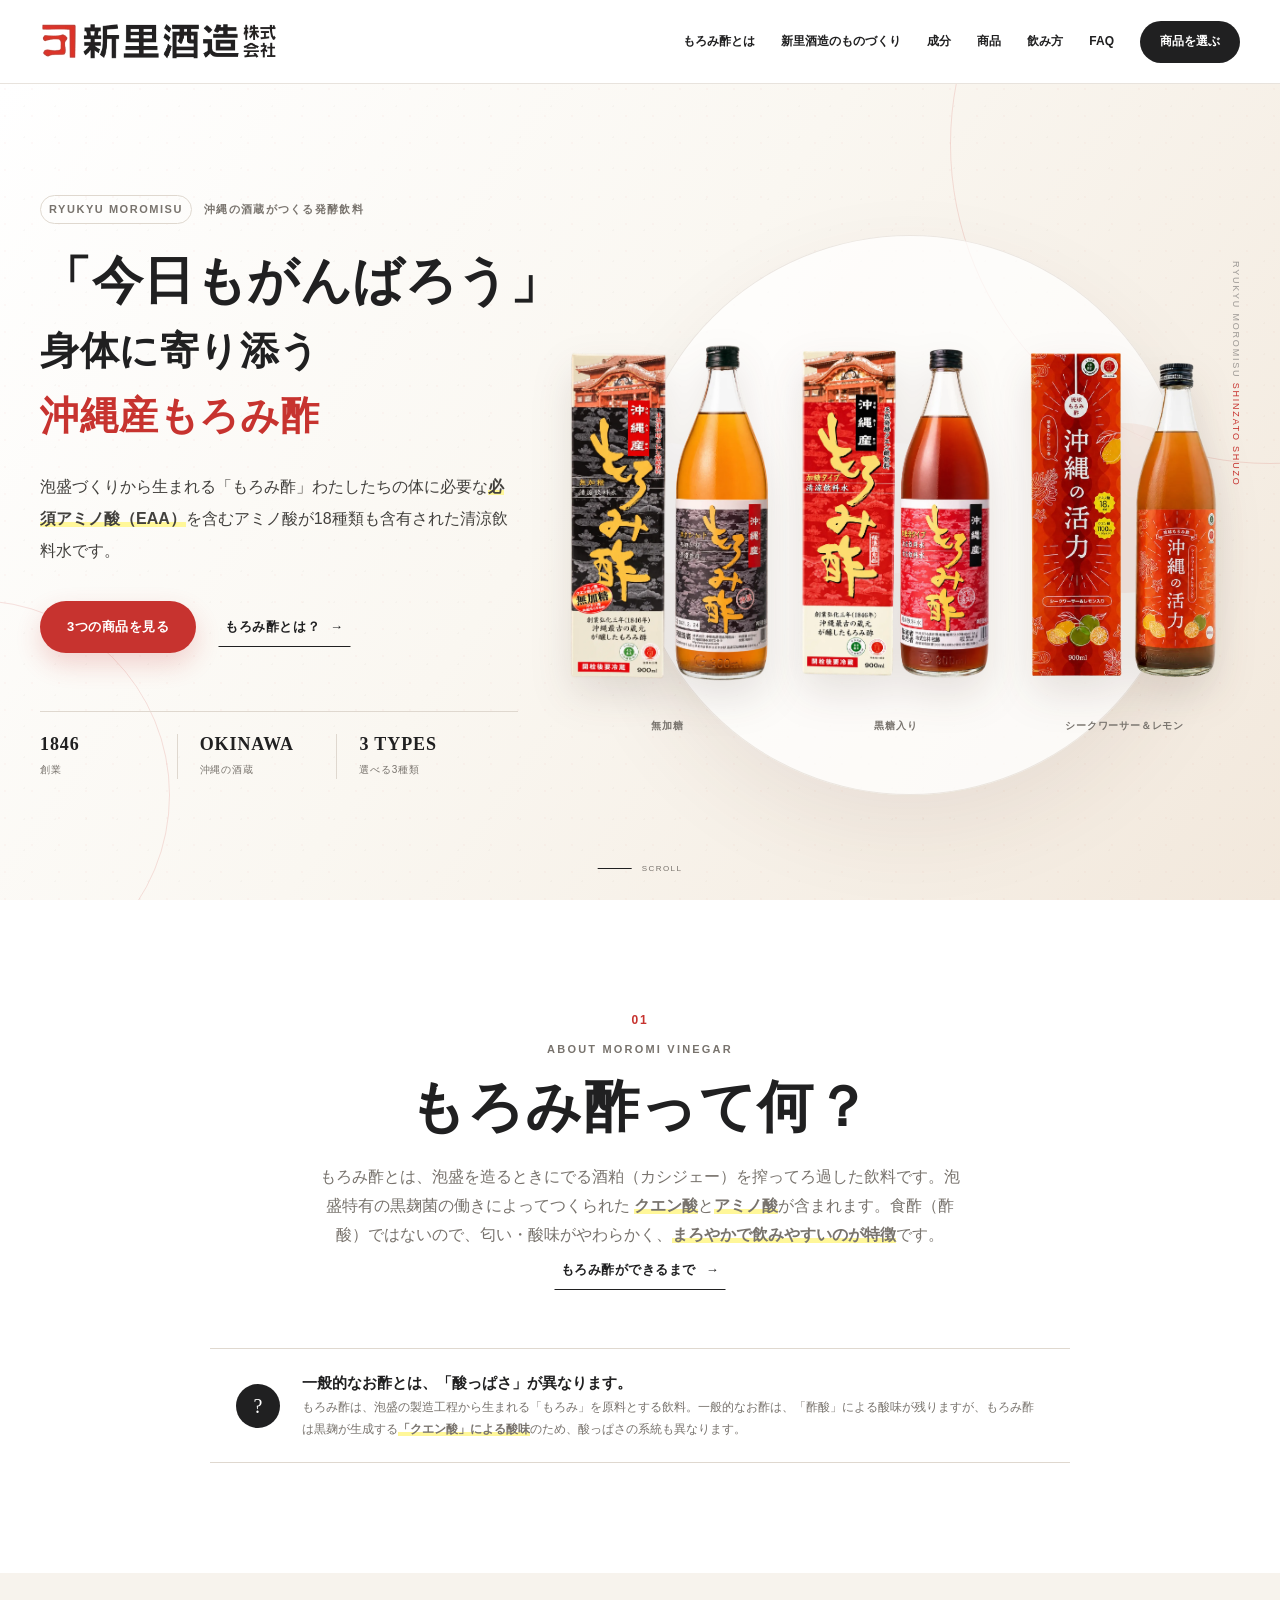
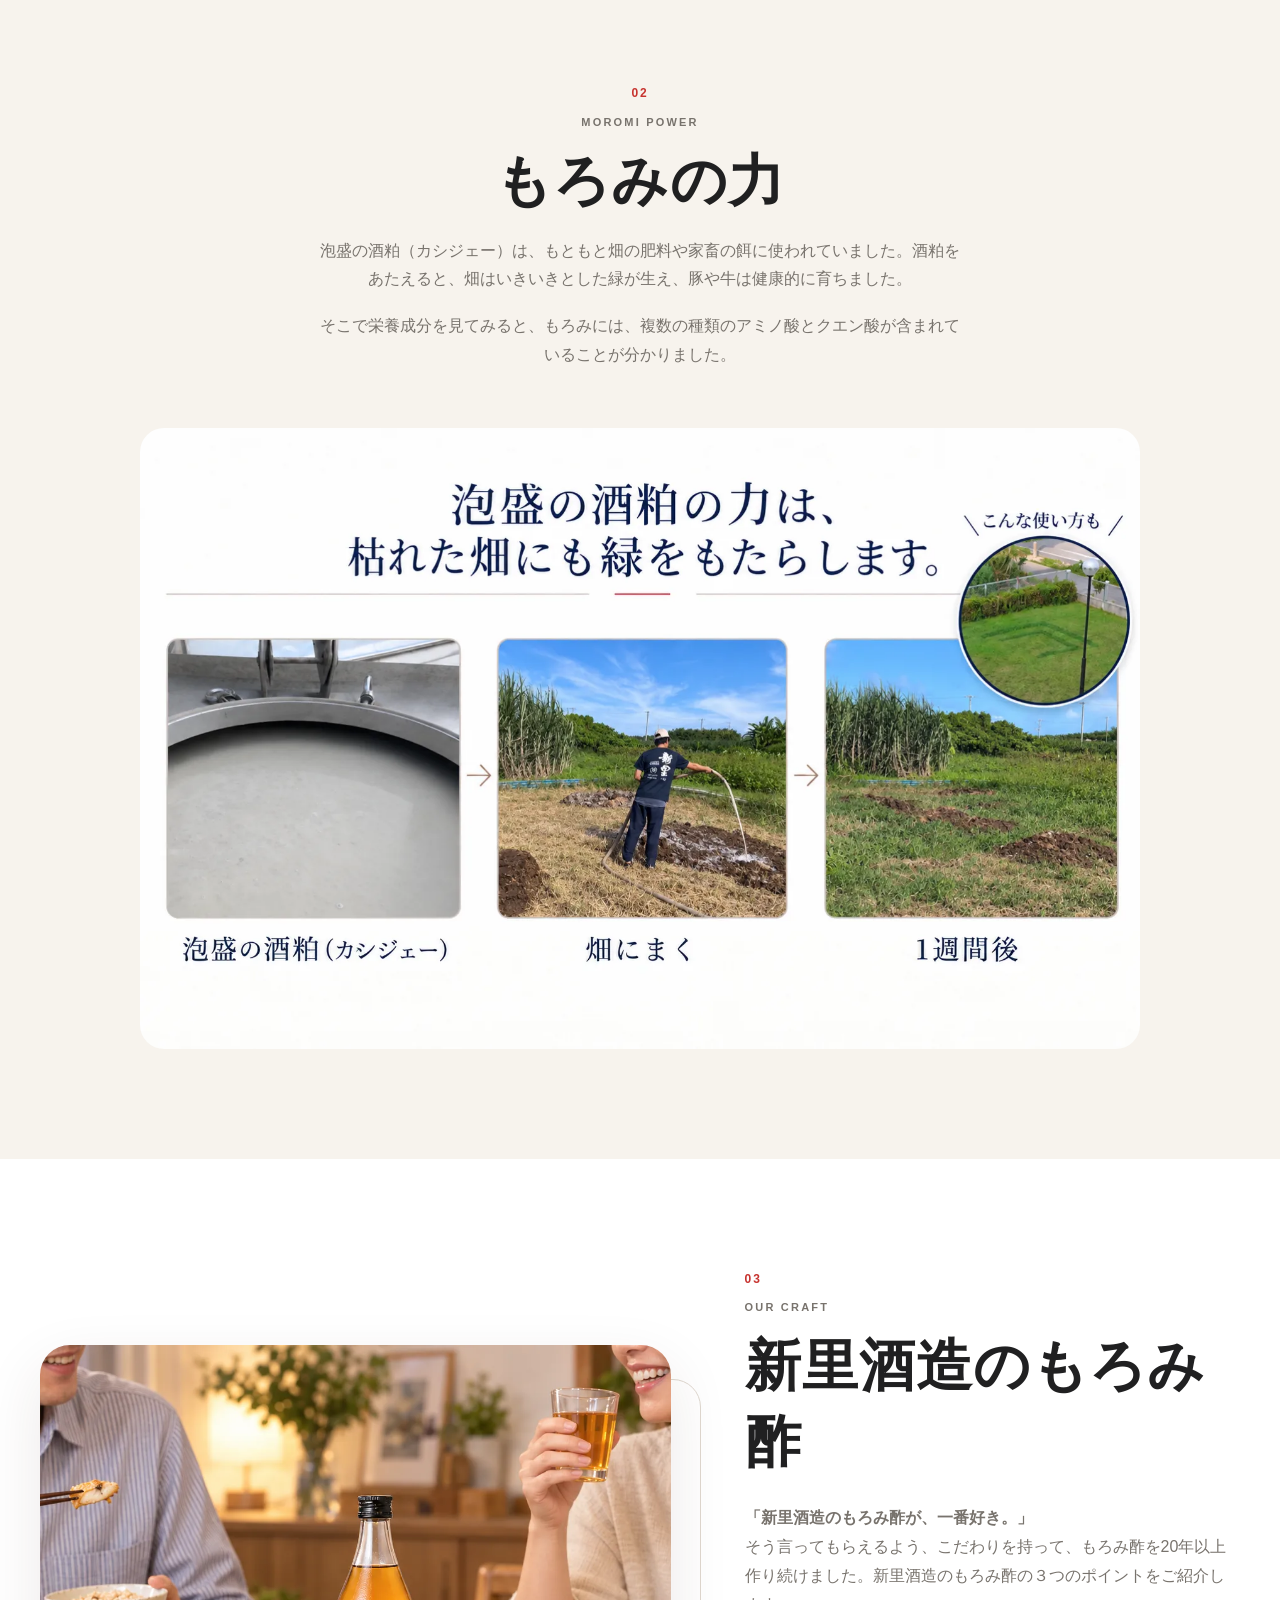
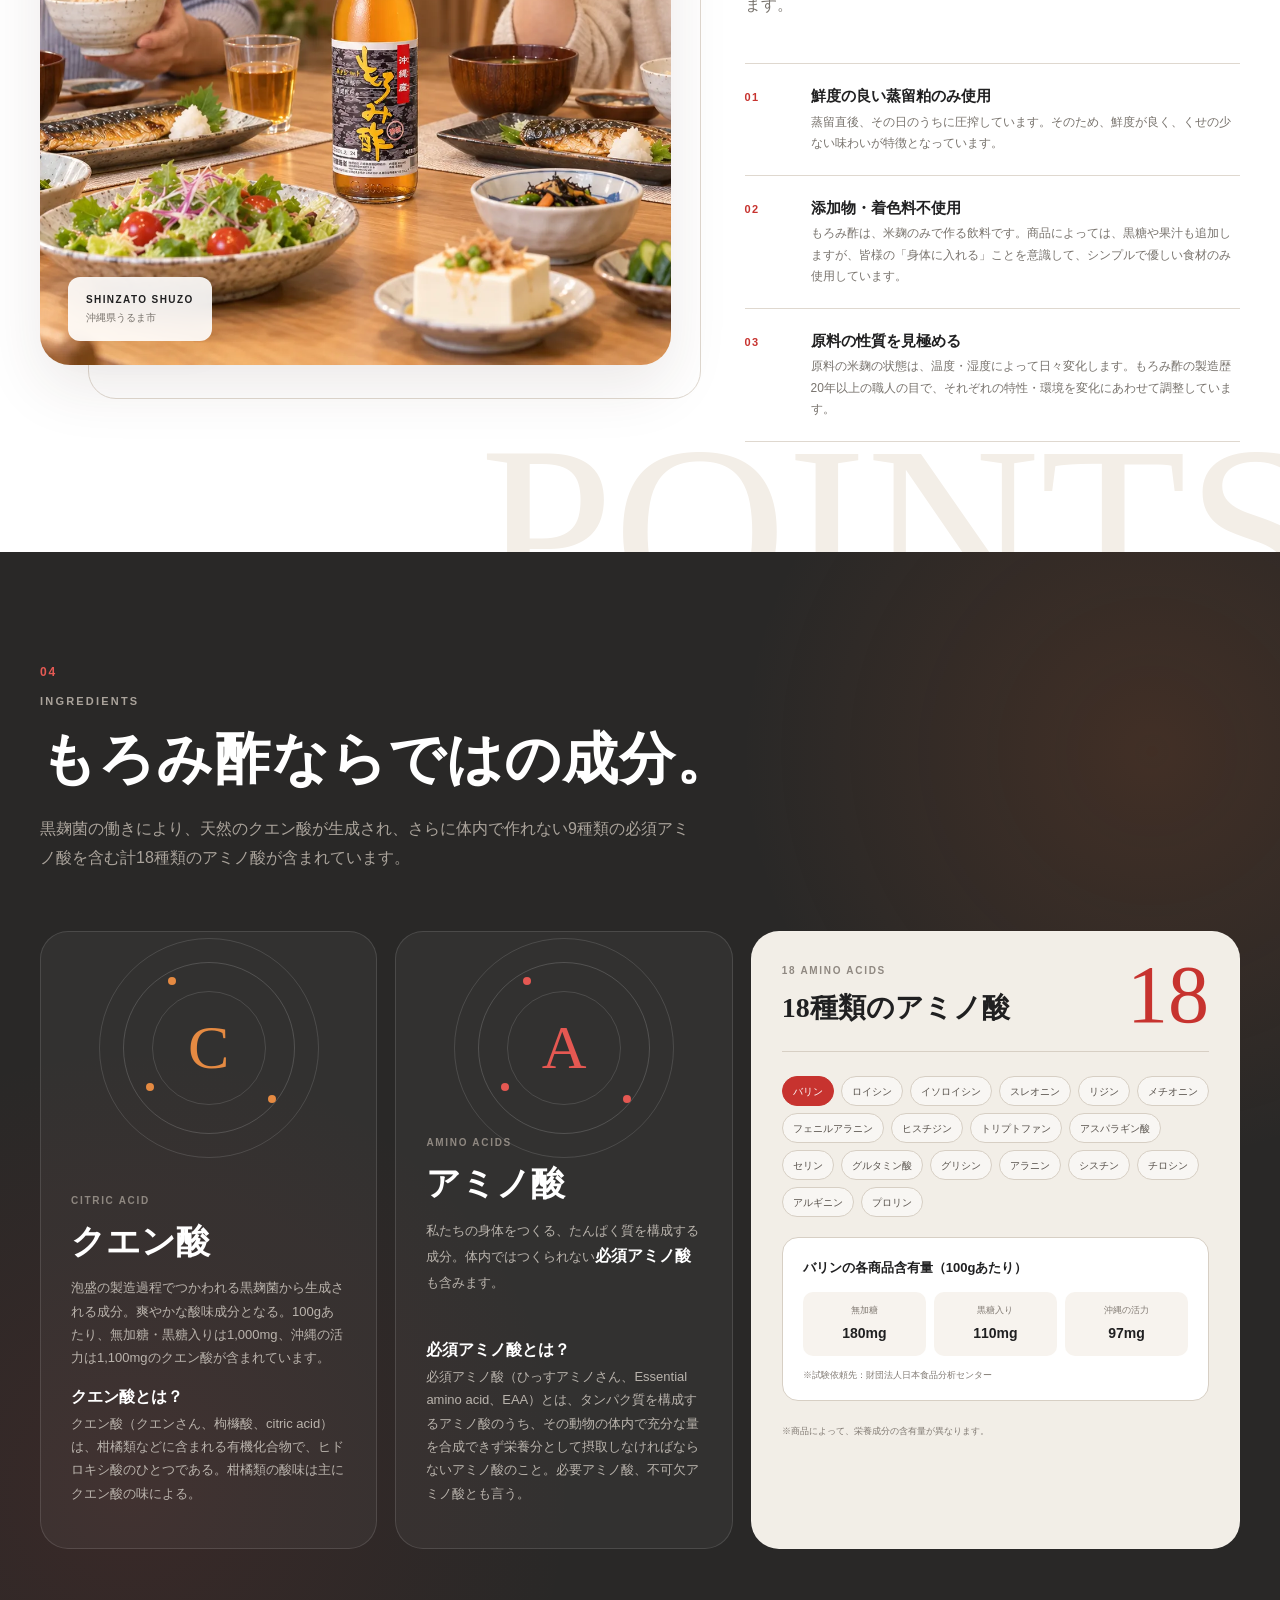
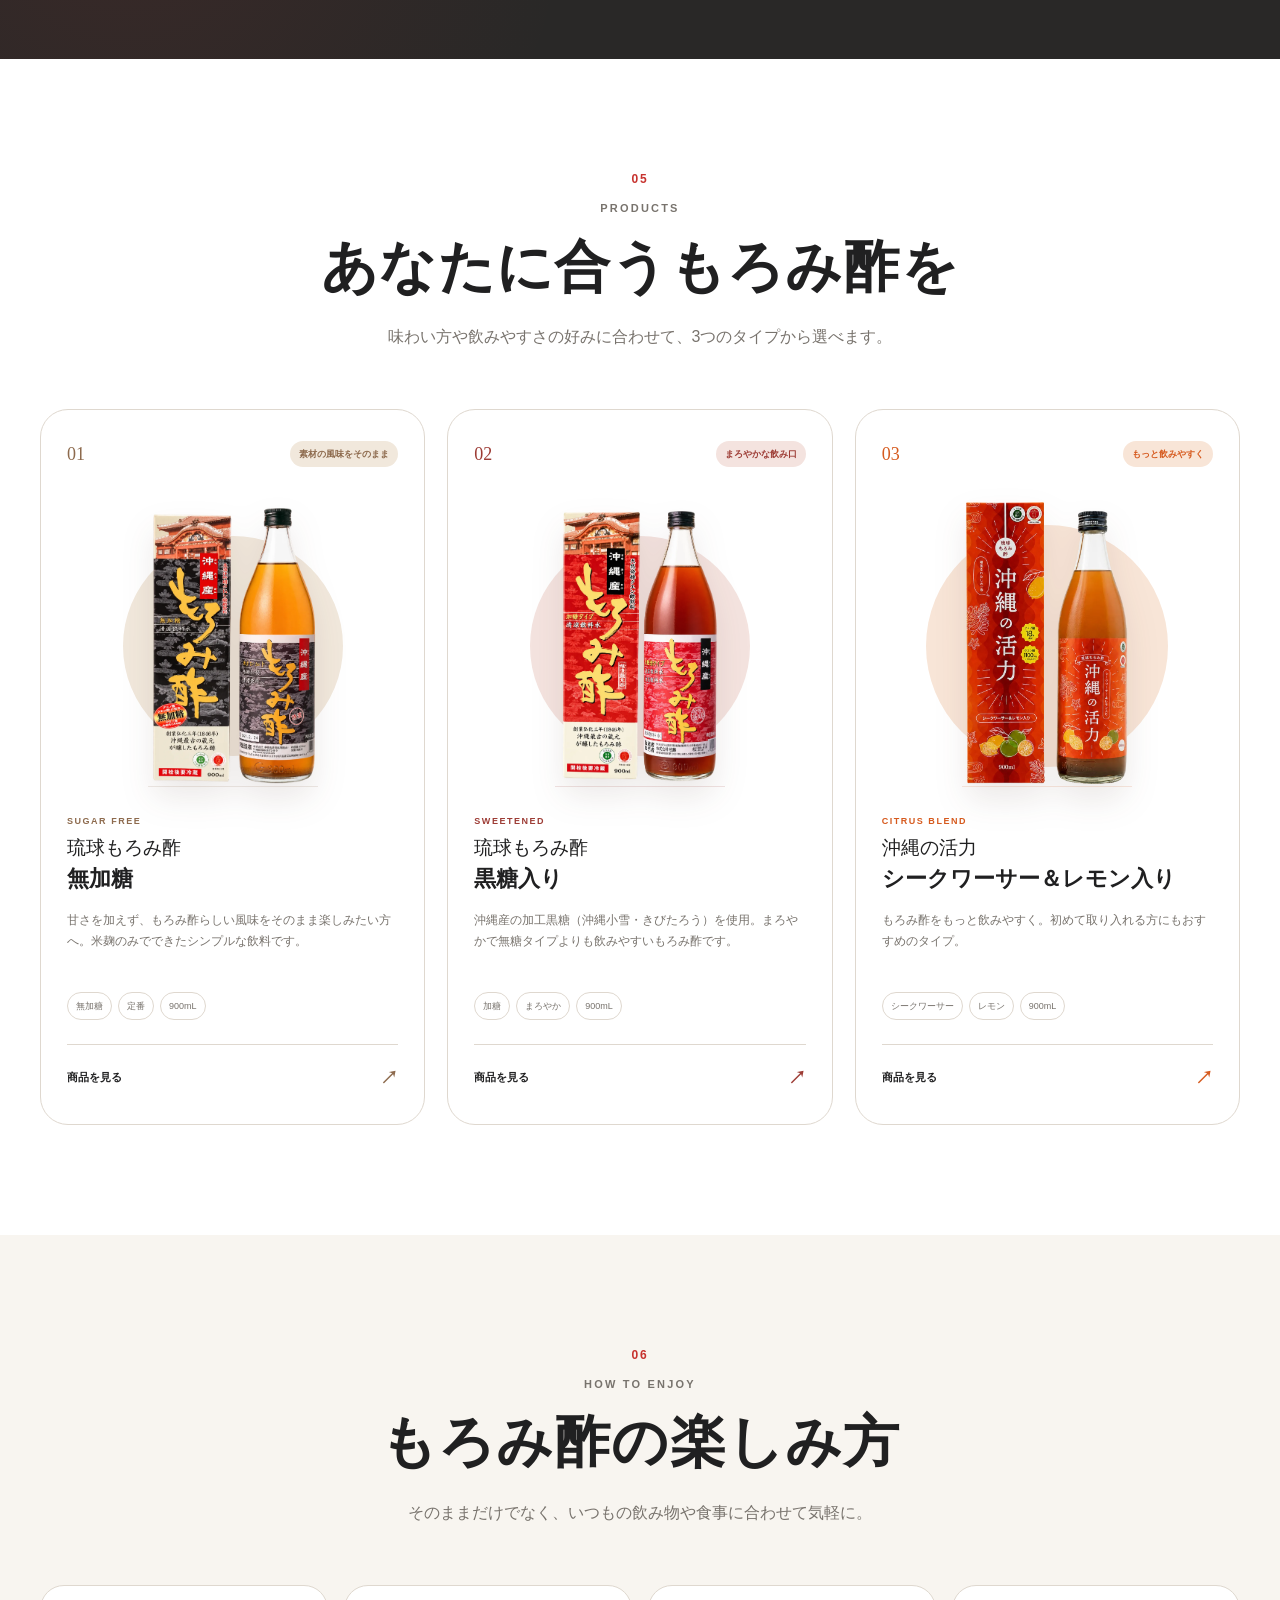
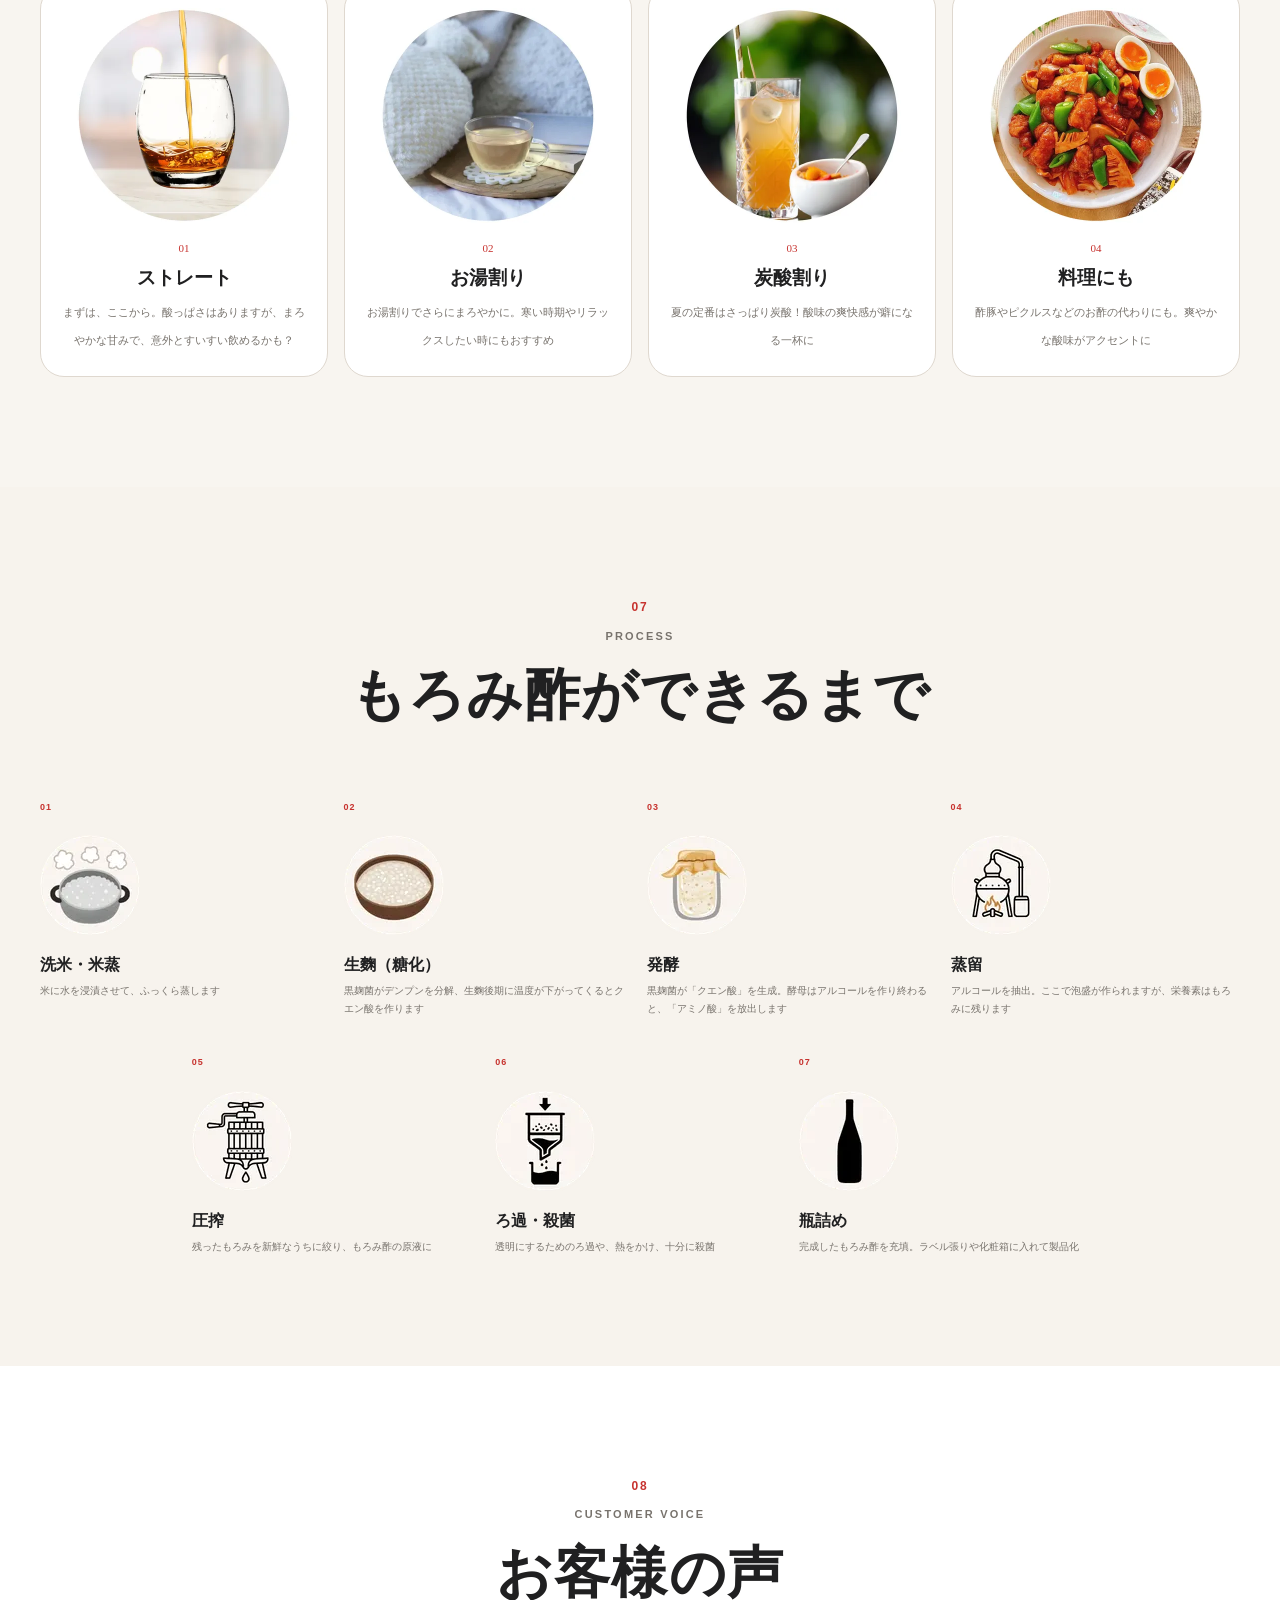
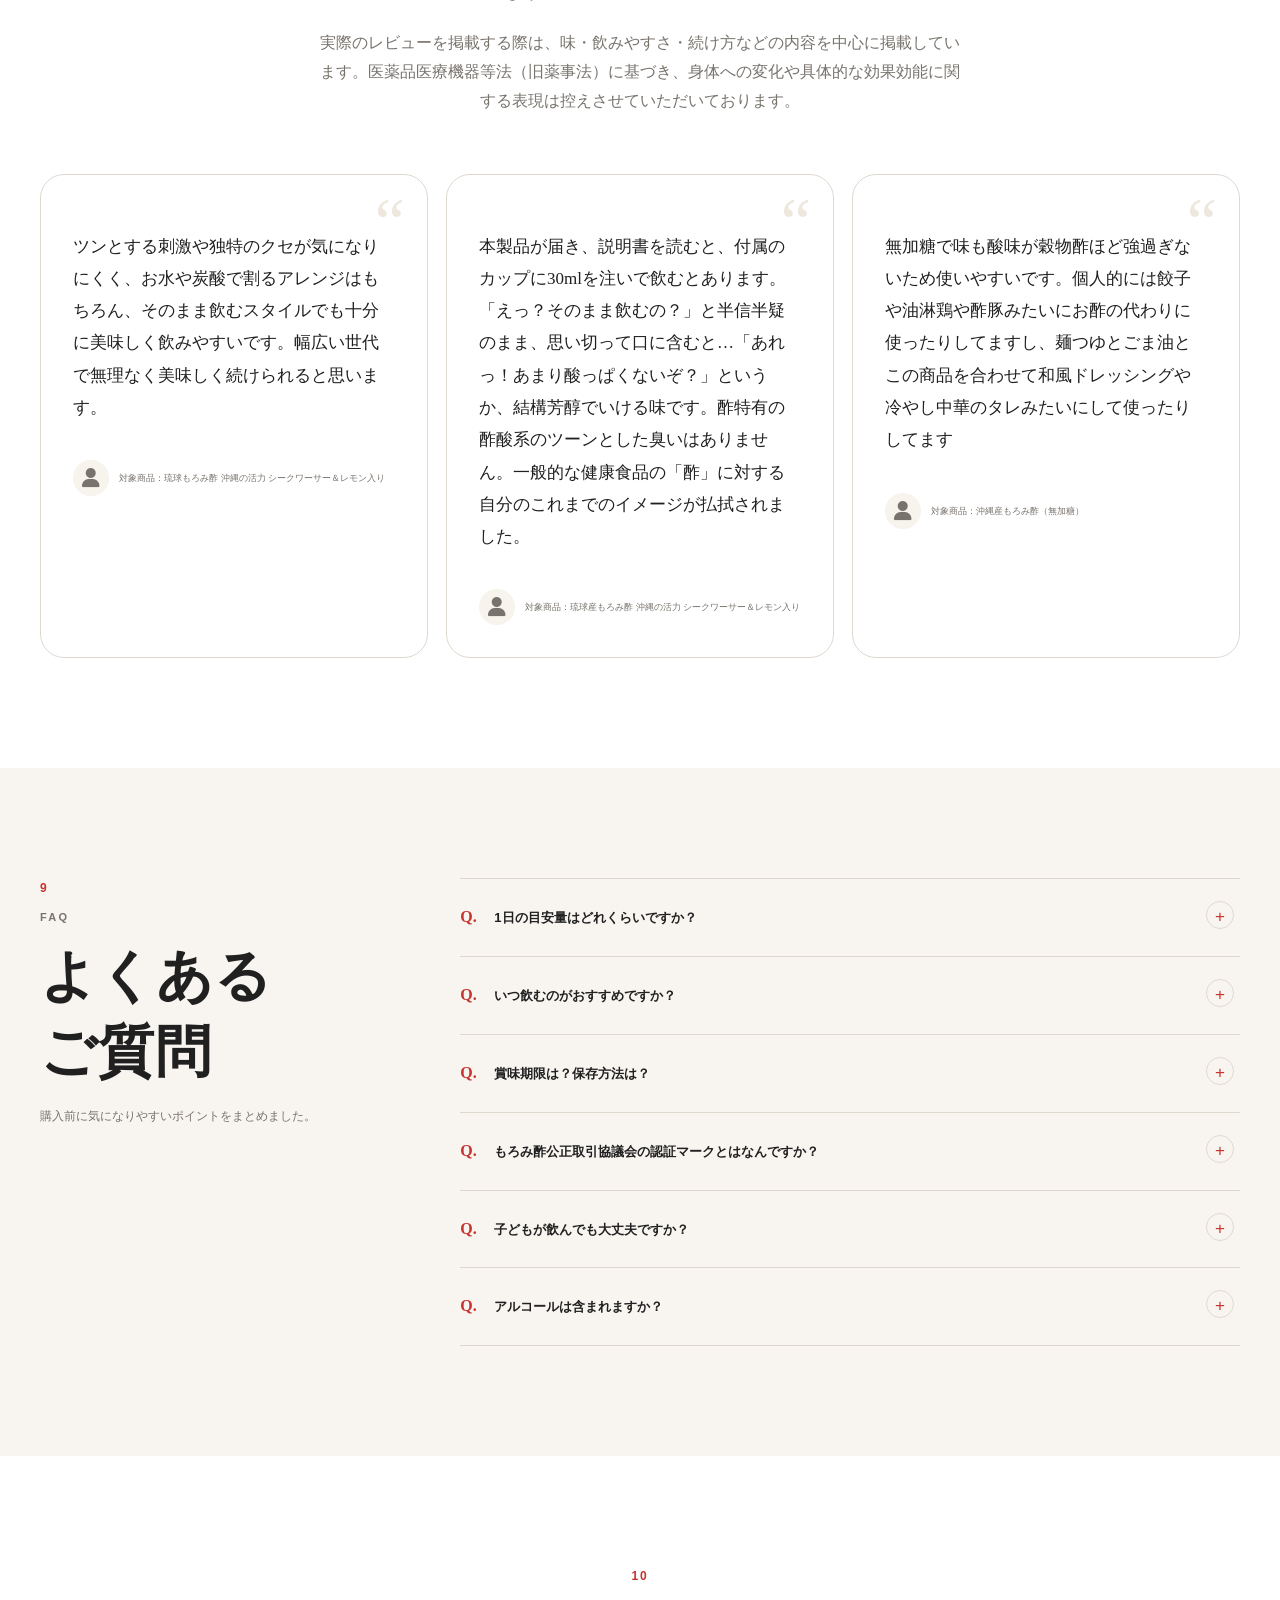
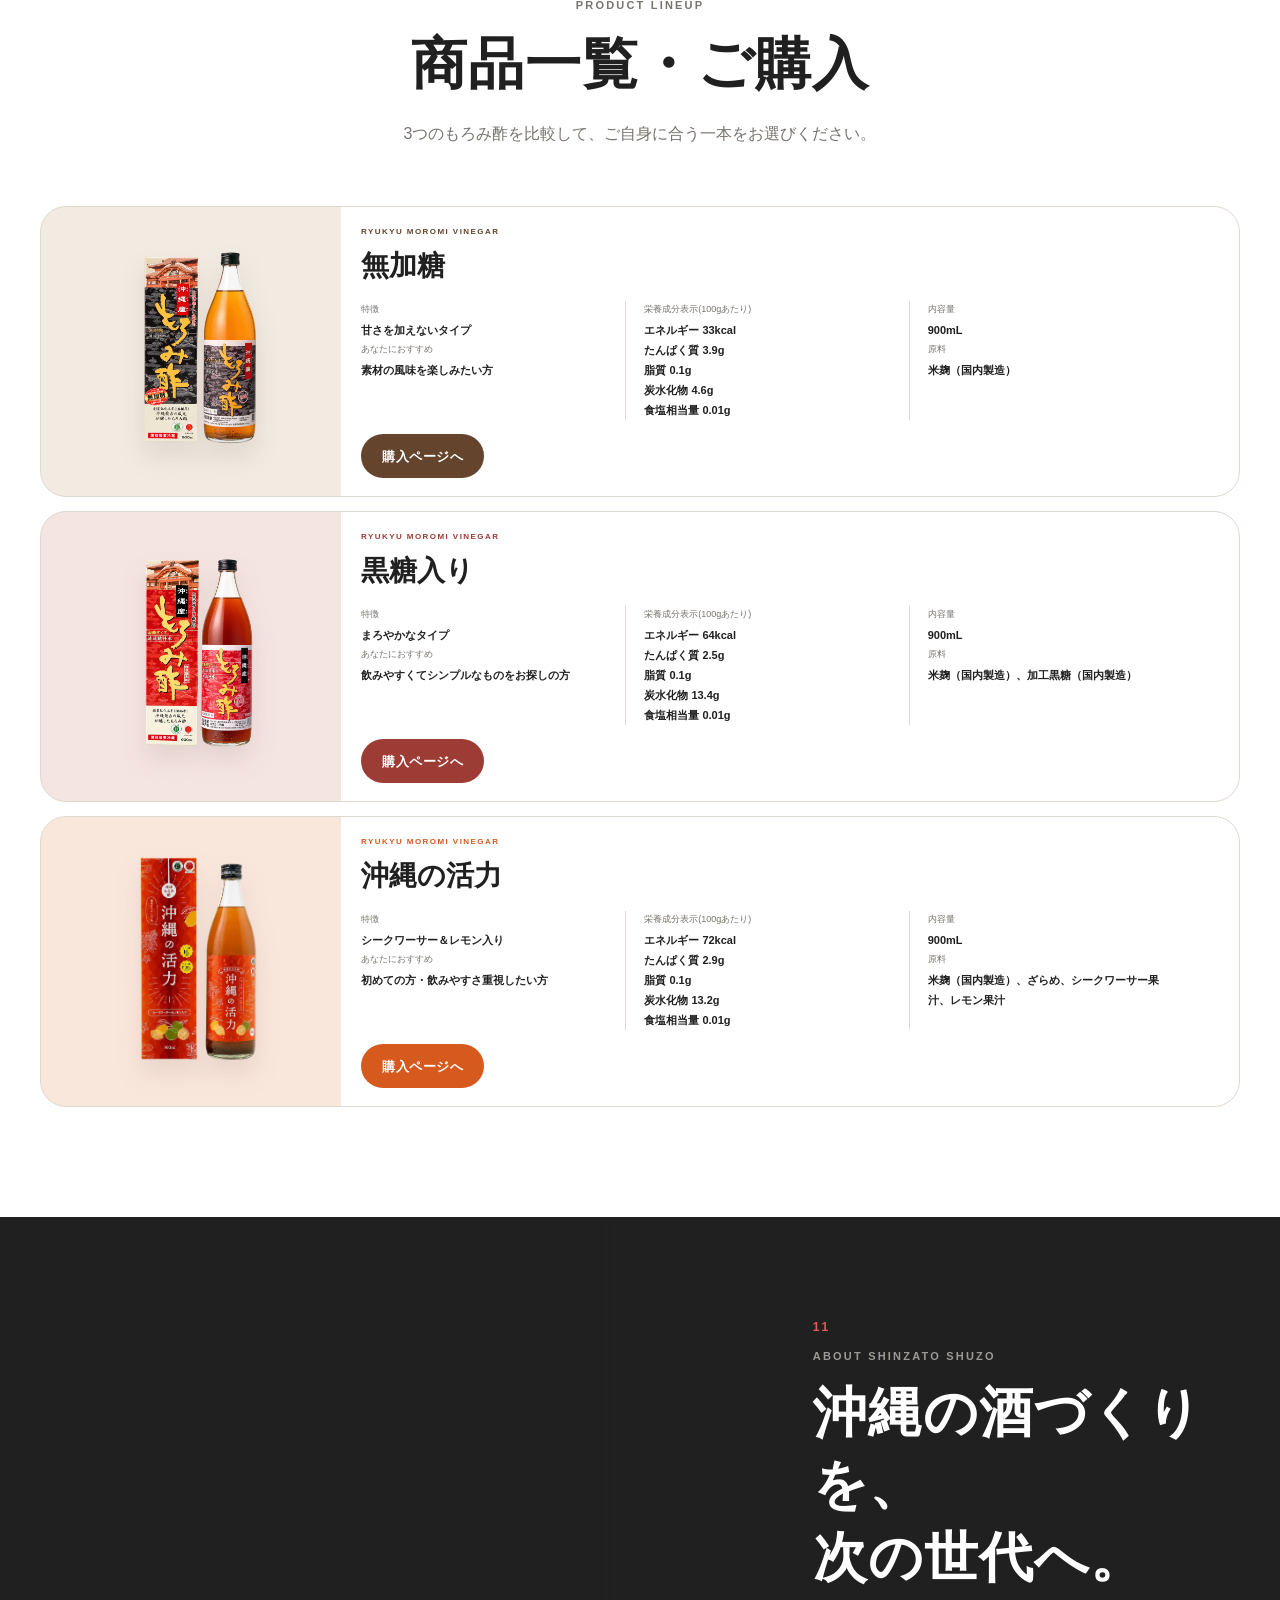
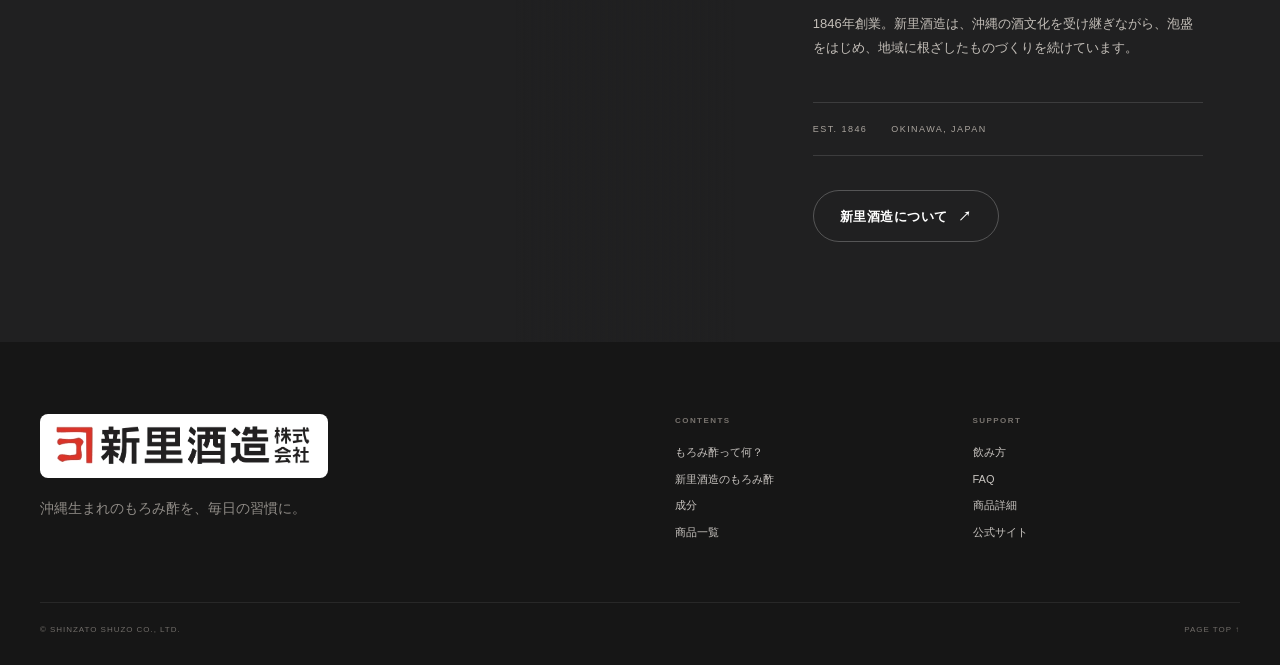
==== commit b533dfad: "軽量化" ====
--- a/index.html
+++ b/index.html
@@ -16,7 +16,7 @@
   <header class="site-header" id="top">
     <div class="container header-inner">
       <a class="brand" href="#top" aria-label="新里酒造 もろみ酢 トップへ">
-        <img src="assets/logo.png" alt="新里酒造株式会社" />
+        <img src="assets/logo.webp" alt="新里酒造株式会社" />
       </a>
       <button class="menu-toggle" aria-label="メニューを開く" aria-expanded="false" aria-controls="global-nav">
         <span></span><span></span><span></span>
@@ -57,17 +57,17 @@
         <div class="hero-products reveal" aria-label="新里酒造のもろみ酢3商品">
           <div class="hero-product hero-product-sugarfree">
             <div class="product-halo"></div>
-            <img src="assets/product-sugarfree.png" alt="沖縄産もろみ酢 無加糖 商品画像" />
+            <img src="assets/product-sugarfree.webp" alt="沖縄産もろみ酢 無加糖 商品画像" />
             <span class="hero-product-label">無加糖</span>
           </div>
           <div class="hero-product hero-product-sweet">
             <div class="product-halo"></div>
-            <img src="assets/product-sweet.png" alt="沖縄産もろみ酢 黒糖入り 商品画像" />
+            <img src="assets/product-sweet.webp" alt="沖縄産もろみ酢 黒糖入り 商品画像" />
             <span class="hero-product-label">黒糖入り</span>
           </div>
           <div class="hero-product hero-product-citrus">
             <div class="product-halo"></div>
-            <img src="assets/product-citrus.png" alt="琉球もろみ酢 沖縄の活力 シークワーサー＆レモン入り 商品画像" />
+            <img src="assets/product-citrus.webp" alt="琉球もろみ酢 沖縄の活力 シークワーサー＆レモン入り 商品画像" />
             <span class="hero-product-label">シークワーサー＆レモン</span>
           </div>
           <p class="hero-products-note">RYUKYU MOROMISU <span>SHINZATO SHUZO</span></p>
@@ -111,7 +111,7 @@
           <p class="section-intro">泡盛の酒粕（カシジェー）は、もともと畑の肥料や家畜の餌に使われていました。酒粕をあたえると、畑はいきいきとした緑が生え、豚や牛は健康的に育ちました。</p>
           <p class="section-intro">そこで栄養成分を見てみると、もろみには、複数の種類のアミノ酸とクエン酸が含まれていることが分かりました。</p>
         </div>
-        <img class="power-image reveal" src="assets/moromi_power.png" alt="畑や家畜への活用から、もろみの成分に着目した背景" />
+        <img class="power-image reveal" src="assets/moromi_power.webp" alt="畑や家畜への活用から、もろみの成分に着目した背景" />
       </div>
     </section>
 
@@ -119,7 +119,7 @@
     <section class="section craft" id="craft" aria-labelledby="craft-title">
       <div class="container craft-grid">
         <div class="craft-photo reveal">
-          <img src="assets/table-image.png" alt="もろみ酢食卓イメージ" />
+          <img src="assets/table-image.webp" alt="もろみ酢食卓イメージ" />
           <div class="craft-photo-caption"><strong>SHINZATO SHUZO</strong><span>沖縄県うるま市</span></div>
         </div>
         <div class="craft-copy reveal">
@@ -237,7 +237,7 @@
         <div class="product-grid">
           <article class="product-card product-card-sugarfree reveal" data-product-card="sugarfree">
             <div class="product-card-top"><span class="product-index">01</span><span class="product-badge">素材の風味をそのまま</span></div>
-            <div class="product-image-wrap"><span class="product-orbit"></span><img src="assets/product-sugarfree.png" alt="琉球もろみ酢 無加糖" /></div>
+            <div class="product-image-wrap"><span class="product-orbit"></span><img src="assets/product-sugarfree.webp" alt="琉球もろみ酢 無加糖" /></div>
             <p class="product-type">SUGAR FREE</p>
             <h3>琉球もろみ酢<br><strong>無加糖</strong></h3>
             <p class="product-description">甘さを加えず、もろみ酢らしい風味をそのまま楽しみたい方へ。米麹のみでできたシンプルな飲料です。</p>
@@ -246,7 +246,7 @@
           </article> 
           <article class="product-card product-card-sweet reveal" data-product-card="sweet">
             <div class="product-card-top"><span class="product-index">02</span><span class="product-badge">まろやかな飲み口</span></div>
-            <div class="product-image-wrap"><span class="product-orbit"></span><img src="assets/product-sweet.png" alt="琉球もろみ酢 黒糖入り 商品画像" /></div>
+            <div class="product-image-wrap"><span class="product-orbit"></span><img src="assets/product-sweet.webp" alt="琉球もろみ酢 黒糖入り 商品画像" /></div>
             <p class="product-type">SWEETENED</p>
             <h3>琉球もろみ酢<br><strong>黒糖入り</strong></h3>
             <p class="product-description">沖縄産の加工黒糖（沖縄小雪・きびたろう）を使用。まろやかで無糖タイプよりも飲みやすいもろみ酢です。
@@ -256,7 +256,7 @@
 
           <article class="product-card product-card-citrus reveal" data-product-card="citrus">
             <div class="product-card-top"><span class="product-index">03</span><span class="product-badge">もっと飲みやすく</span></div>
-            <div class="product-image-wrap product-image-citrus"><span class="product-orbit"></span><img src="assets/product-citrus.png" alt="沖縄の活力 シークワーサー＆レモン入り" /></div>
+            <div class="product-image-wrap product-image-citrus"><span class="product-orbit"></span><img src="assets/product-citrus.webp" alt="沖縄の活力 シークワーサー＆レモン入り" /></div>
             <p class="product-type">CITRUS BLEND</p>
             <h3>沖縄の活力<br><strong>シークワーサー＆レモン入り</strong></h3>
             <p class="product-description">もろみ酢をもっと飲みやすく。初めて取り入れる方にもおすすめのタイプ。</p>
@@ -278,10 +278,10 @@
         </div>
 
         <div class="howto-grid">
-          <article class="howto-card reveal"><img class="howto-image" src="assets/howto_01.png" alt="もろみ酢をグラスへ注ぐストレートの飲み方" /><p>01</p><h3>ストレート</h3><span class="howto-span">まずは、ここから。酸っぱさはありますが、まろやかな甘みで、意外とすいすい飲めるかも？</span></article>
-          <article class="howto-card reveal"><img class="howto-image" src="assets/howto_02.png" alt="カップに入れた温かいもろみ酢" /><p>02</p><h3>お湯割り</h3><span class="howto-span">お湯割りでさらにまろやかに。寒い時期やリラックスしたい時にもおすすめ</span></article>
-          <article class="howto-card reveal"><img class="howto-image" src="assets/howto_03.png" alt="氷入りグラスで楽しむもろみ酢の炭酸割り" /><p>03</p><h3>炭酸割り</h3><span class="howto-span">夏の定番はさっぱり炭酸！酸味の爽快感が癖になる一杯に</span></article>
-          <article class="howto-card reveal"><img class="howto-image" src="assets/howto_04.png" alt="もろみ酢を使った酢豚料理" /><p>04</p><h3>料理にも</h3><span class="howto-span">酢豚やピクルスなどのお酢の代わりにも。爽やかな酸味がアクセントに</span></article>
+          <article class="howto-card reveal"><img class="howto-image" src="assets/howto_01.webp" alt="もろみ酢をグラスへ注ぐストレートの飲み方" /><p>01</p><h3>ストレート</h3><span class="howto-span">まずは、ここから。酸っぱさはありますが、まろやかな甘みで、意外とすいすい飲めるかも？</span></article>
+          <article class="howto-card reveal"><img class="howto-image" src="assets/howto_02.webp" alt="カップに入れた温かいもろみ酢" /><p>02</p><h3>お湯割り</h3><span class="howto-span">お湯割りでさらにまろやかに。寒い時期やリラックスしたい時にもおすすめ</span></article>
+          <article class="howto-card reveal"><img class="howto-image" src="assets/howto_03.webp" alt="氷入りグラスで楽しむもろみ酢の炭酸割り" /><p>03</p><h3>炭酸割り</h3><span class="howto-span">夏の定番はさっぱり炭酸！酸味の爽快感が癖になる一杯に</span></article>
+          <article class="howto-card reveal"><img class="howto-image" src="assets/howto_04.webp" alt="もろみ酢を使った酢豚料理" /><p>04</p><h3>料理にも</h3><span class="howto-span">酢豚やピクルスなどのお酢の代わりにも。爽やかな酸味がアクセントに</span></article>
         </div>
       </div>
     </section>
@@ -295,13 +295,13 @@
           <h2 id="process-title">もろみ酢ができるまで</h2>
         </div>
         <div class="process-track reveal">
-          <article><span class="process-no">01</span><div class="process-icon"><img src="assets/01.png" alt="洗米・米蒸の工程" /></div><h3>洗米・米蒸</h3><p>米に水を浸漬させて、ふっくら蒸します</p></article>
-          <article><span class="process-no">02</span><div class="process-icon"><img src="assets/02.png" alt="生麴（糖化）の工程" /></div><h3>生麴（糖化）</h3><p>黒麹菌がデンプンを分解、生麴後期に温度が下がってくるとクエン酸を作ります</p></article>
-          <article><span class="process-no">03</span><div class="process-icon"><img src="assets/03.png" alt="発酵の工程" /></div><h3>発酵</h3><p>黒麹菌が「クエン酸」を生成。酵母はアルコールを作り終わると、「アミノ酸」を放出します</p></article>
-          <article><span class="process-no">04</span><div class="process-icon"><img src="assets/04.png" alt="蒸留の工程" /></div><h3>蒸留</h3><p>アルコールを抽出。ここで泡盛が作られますが、栄養素はもろみに残ります</p></article>
-          <article><span class="process-no">05</span><div class="process-icon"><img src="assets/05.png" alt="圧搾の工程" /></div><h3>圧搾</h3><p>残ったもろみを新鮮なうちに絞り、もろみ酢の原液に</p></article>
-          <article><span class="process-no">06</span><div class="process-icon"><img src="assets/06.png" alt="ろ過・殺菌の工程" /></div><h3>ろ過・殺菌</h3><p>透明にするためのろ過や、熱をかけ、十分に殺菌</p></article>
-          <article><span class="process-no">07</span><div class="process-icon"><img src="assets/07.png" alt="瓶詰めの工程" /></div><h3>瓶詰め</h3><p>完成したもろみ酢を充填。ラベル張りや化粧箱に入れて製品化</p></article>
+          <article><span class="process-no">01</span><div class="process-icon"><img src="assets/01.webp" alt="洗米・米蒸の工程" /></div><h3>洗米・米蒸</h3><p>米に水を浸漬させて、ふっくら蒸します</p></article>
+          <article><span class="process-no">02</span><div class="process-icon"><img src="assets/02.webp" alt="生麴（糖化）の工程" /></div><h3>生麴（糖化）</h3><p>黒麹菌がデンプンを分解、生麴後期に温度が下がってくるとクエン酸を作ります</p></article>
+          <article><span class="process-no">03</span><div class="process-icon"><img src="assets/03.webp" alt="発酵の工程" /></div><h3>発酵</h3><p>黒麹菌が「クエン酸」を生成。酵母はアルコールを作り終わると、「アミノ酸」を放出します</p></article>
+          <article><span class="process-no">04</span><div class="process-icon"><img src="assets/04.webp" alt="蒸留の工程" /></div><h3>蒸留</h3><p>アルコールを抽出。ここで泡盛が作られますが、栄養素はもろみに残ります</p></article>
+          <article><span class="process-no">05</span><div class="process-icon"><img src="assets/05.webp" alt="圧搾の工程" /></div><h3>圧搾</h3><p>残ったもろみを新鮮なうちに絞り、もろみ酢の原液に</p></article>
+          <article><span class="process-no">06</span><div class="process-icon"><img src="assets/06.webp" alt="ろ過・殺菌の工程" /></div><h3>ろ過・殺菌</h3><p>透明にするためのろ過や、熱をかけ、十分に殺菌</p></article>
+          <article><span class="process-no">07</span><div class="process-icon"><img src="assets/07.webp" alt="瓶詰めの工程" /></div><h3>瓶詰め</h3><p>完成したもろみ酢を充填。ラベル張りや化粧箱に入れて製品化</p></article>
         </div>
       </div>
     </section>
@@ -355,15 +355,15 @@
 
         <div class="comparison-cards reveal">
           <article class="compare-product cp-sugarfree">
-            <img src="assets/product-sugarfree.png" alt="琉球もろみ酢 無加糖" />
+            <img src="assets/product-sugarfree.webp" alt="琉球もろみ酢 無加糖" />
             <div><p>RYUKYU MOROMI VINEGAR</p><h3>無加糖</h3><dl><div class="card_left"><dt>特徴</dt><dd>甘さを加えないタイプ</dd><dt class="card-adjust">あなたにおすすめ</dt><dd>素材の風味を楽しみたい方</dd></div><div class="card_middle"><dt>栄養成分表示(100gあたり)</dt><dd>エネルギー 33kcal<br>たんぱく質 3.9g<br>脂質 0.1g<br>炭水化物 4.6g<br>食塩相当量 0.01g</dd></div><div class="card_right"><dt>内容量</dt><dd>900mL</dd><dt class="card-adjust">原料</dt><dd>米麹（国内製造）</dd></div></dl><a class="button primary" href="https://www.shinzato-shuzo.com/?pid=17796184">購入ページへ</a></div>
           </article>
           <article class="compare-product cp-sweet">
-            <img src="assets/product-sweet.png" alt="琉球もろみ酢 黒糖入り" />
+            <img src="assets/product-sweet.webp" alt="琉球もろみ酢 黒糖入り" />
             <div><p>RYUKYU MOROMI VINEGAR</p><h3>黒糖入り</h3><dl><div class="card_left"><dt>特徴</dt><dd>まろやかなタイプ</dd><dt class="card-adjust">あなたにおすすめ</dt><dd>飲みやすくてシンプルなものをお探しの方</dd></div><div class="card_middle"><dt>栄養成分表示(100gあたり)</dt><dd>エネルギー 64kcal<br>たんぱく質 2.5g<br>脂質 0.1g<br>炭水化物 13.4g<br>食塩相当量 0.01g</dd></div><div class="card_right"><dt>内容量</dt><dd>900mL</dd><dt class="card-adjust">原料</dt><dd>米麹（国内製造）、加工黒糖（国内製造）</dd></div></dl><a class="button primary" href="https://www.shinzato-shuzo.com/?pid=17796154">購入ページへ</a></div>
           </article>
           <article class="compare-product cp-citrus">
-            <img src="assets/product-citrus.png" alt="沖縄の活力 シークワーサー＆レモン入り" />
+            <img src="assets/product-citrus.webp" alt="沖縄の活力 シークワーサー＆レモン入り" />
             <div><p>RYUKYU MOROMI VINEGAR</p><h3>沖縄の活力</h3><dl><div class="card_left"><dt>特徴</dt><dd>シークワーサー＆レモン入り</dd><dt class="card-adjust">あなたにおすすめ</dt><dd>初めての方・飲みやすさ重視したい方</dd></div><div class="card_middle"><dt>栄養成分表示(100gあたり)</dt><dd>エネルギー 72kcal<br>たんぱく質 2.9g<br>脂質 0.1g<br>炭水化物 13.2g<br>食塩相当量 0.01g</dd></div><div class="card_right"><dt>内容量</dt><dd>900mL</dd><dt class="card-adjust">原料</dt><dd>米麹（国内製造）、ざらめ、シークワーサー果汁、レモン果汁</dd></div></dl><a class="button primary" href="https://www.shinzato-shuzo.com/?pid=192996248">購入ページへ</a></div>
           </article>
         </div>
@@ -387,7 +387,7 @@
   <footer class="site-footer">
     <div class="container footer-grid">
       <div class="footer-brand">
-        <div class="footer-logo"><img src="assets/logo.png" alt="新里酒造株式会社" /></div>
+        <div class="footer-logo"><img src="assets/logo.webp" alt="新里酒造株式会社" /></div>
         <p>沖縄生まれのもろみ酢を、毎日の習慣に。</p>
       </div>
       <div class="footer-nav">
